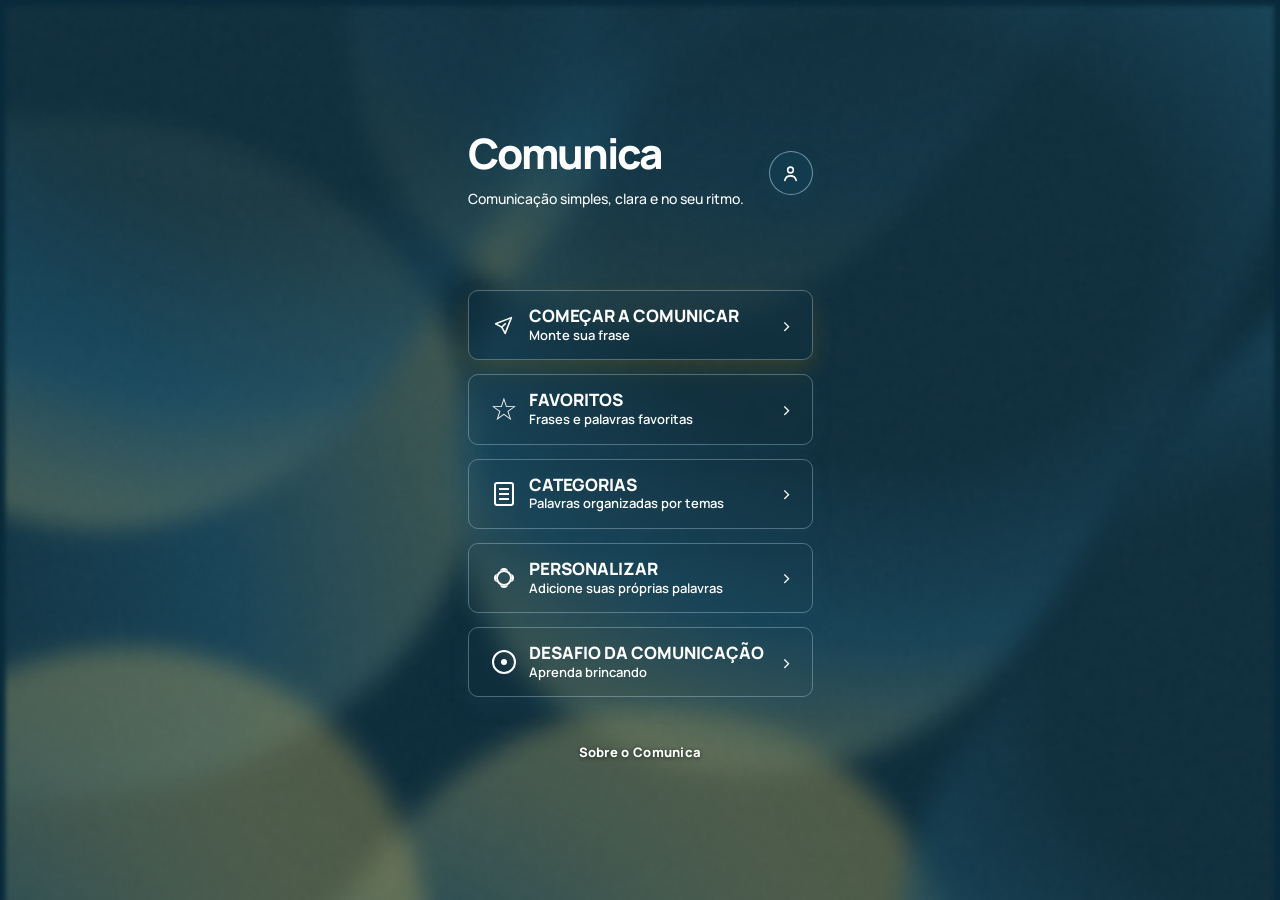
==== index.html @ 5f48a9e6 "Novo layout" ====
<!DOCTYPE html>
<html lang="pt-BR">
<head>
<meta charset="UTF-8">
<meta name="viewport" content="width=device-width, initial-scale=1.0, maximum-scale=1.0, user-scalable=no">


<title>Comunica</title>

<style>
@import url('https://fonts.googleapis.com/css2?family=Manrope:wght@400;500;600;700;800&display=swap');

:root {
  --sky-top: #d4eafb;
  --sky-bottom: #f7fbff;
  --yellow: #dca707;
  --yellow-dark: #ae8100;
  --navy: #092B3B;
  --navy-soft: #ffffff;
  --card: #123b4d;
  --card-border: rgba(212, 234, 251, 0.32);
  --green: #1c5873;
  --red: #1c5873;
  --white: #ffffff;
  --radius: 10px;
  --font: 'Manrope', sans-serif;
  --font-title: 'Manrope', sans-serif;
}

* {
  box-sizing: border-box;
  margin: 0;
  padding: 0;
}

html,
body {
   width: 100%;
    min-height: 100%;
    margin: 0;
    padding: 0;
    background-color: #092B3B;
    color: var(--white);
}
#app {
    width: 100%;
    max-width: none;
    min-height: 100vh;
    border: none;
    outline: none;
    box-shadow: none;
}

body,.bg-outras{
    font-family: var(--font);
    background-image: url("../img/background.png");
    background-size: cover;
    background-position: top;
    background-repeat: no-repeat;
    background-attachment: fixed;
    
    color: var(--navy);
    min-height: 100vh;
    display: flex;
    justify-content: center;
    overflow-x: hidden;
}



#app,
.app {
  width: 100%;
  max-width: 900px;
  min-height: 100vh;
  position: relative;
  display: flex;
  flex-direction: column;
  padding: clamp(12px, 3vw, 32px);
}
.topbar{
  display: flex;
  gap: 0.5rem;
}

.topbar,
.app-header {
  width: 100%;
  display: flex;
  align-items: center;
  justify-content: space-between;
  padding: 8px 0 14px;
}

.topbar-title {
  font-family: var(--font-title);
  font-size: 18px;
  font-weight: 800;
  color: var(--white);
  text-shadow: 0 1px 3px rgba(0, 0, 0, 0.5);
  text-align: center;
}

.icon-btn,
.profile-btn {
  width: 44px;
  height: 44px;
  border: none;
  border-radius: 50%;
  background: rgba(255, 255, 255, 0.9);
  display: flex;
  align-items: center;
  justify-content: center;
  font-size: 20px;
  cursor: pointer;
  color: var(--navy);
  box-shadow: 0 4px 8px rgba(23, 58, 94, 0.15);
  backdrop-filter: blur(5px);
  transition: transform 0.15s ease, background 0.15s ease;
}

.icon-btn:hover,
.profile-btn:hover {
  transform: scale(1.05);
}

.icon-btn:active,
.profile-btn:active {
  transform: scale(0.94);
}


.home-hero {
  width: 100%;
  display: flex;
  justify-content: center;
  margin-top: 8px;
  margin-bottom: 12px;
}


.hero-cover-img {
  width: 100%;
  max-width: 430px;
  height: auto;
  display: block;
  border-radius: 18px;
  object-fit: contain;
}

.menu {
  margin-top: 10px;
  display: flex;
  flex-direction: column;
  gap: 10px;
  width: 100%;
}

.home-screen {
  
  display: grid;
  justify-content: center;
  text-align: left;
  gap:2rem
}

.brand-intro {
  margin: 12px 0 26px;
}

.brand-intro h1 {
  margin: 0;
  color: var(--white);
  font-family: var(--font-title);
  font-size: clamp(30px, 7vw, 42px);
  font-weight: 800;
  letter-spacing: -0.045em;
}

.brand-intro p {
  margin: 7px 0 0;
  color: var(--white);
  font-size: 14px;
  font-weight: 500;
}

.menu-btn.primary,
.card.yellow,
.action-btn.primary {
  background: transparent;
  border-color: var(--card-border);
}

.menu-btn,
.card,
.word-card,
.phrase-card,
.profile-card,
.history-card {
  box-shadow: 0 4px 14px rgba(28, 88, 115, 0.09);
}

.topbar-title {
  color: var(--white);
  text-shadow: none;
}

.menu-btn,
.card {
  width: 100%;
  display: flex;
  align-items: center;
  gap: 10px;

  border: 1.5px solid var(--card-border);
  border-radius: var(--radius);
  padding: 10px 14px;
  cursor: pointer;
  text-align: left;
  text-decoration: none;
  color: inherit;
 
  font-family: var(--font);
  backdrop-filter: blur(6px);
  transition: transform 0.1s ease, border-color 0.15s ease;
}

.menu-btn:hover,
.card:hover {
  transform: translateY(-2px);
}

.menu-btn:active,
.card:active {
  transform: scale(0.98);
}



.menu-emoji,
.card-icon {
  width: 32px;
  display: flex;
  align-items: center;
  justify-content: center;
  font-size: 24px;
  text-align: center;
}

.line-menu-icon {
  position: relative;
  width: 30px;
  height: 30px;
  flex: 0 0 30px;
}

.line-menu-icon::before,
.line-menu-icon::after {
  position: absolute;
  box-sizing: border-box;
  content: '';
}

.icon-message::before { inset: 4px 3px 7px; border: 2px solid var(--white); border-radius: 7px; }
.icon-message::after { bottom: 4px; left: 8px; width: 7px; height: 7px; border-bottom: 2px solid var(--white); border-left: 2px solid var(--white); transform: rotate(-45deg); }
.icon-favorite::before { inset: 0; color: var(--white); font-size: 31px; line-height: 28px; text-align: center; content: '☆'; }
.icon-library::before { top: 3px; left: 5px; width: 20px; height: 24px; border: 2px solid var(--white); border-radius: 3px; }
.icon-library::after { top: 9px; left: 10px; width: 10px; height: 2px; background: var(--white); box-shadow: 0 5px 0 var(--white), 0 10px 0 var(--white); }
.icon-settings::before { top: 7px; left: 7px; width: 16px; height: 16px; border: 2px solid var(--white); border-radius: 50%; box-shadow: 0 -6px 0 -4px var(--white), 0 6px 0 -4px var(--white), 6px 0 0 -4px var(--white), -6px 0 0 -4px var(--white); }
.icon-challenge::before { inset: 3px; border: 2px solid var(--white); border-radius: 50%; }
.icon-challenge::after { top: 12px; left: 12px; width: 6px; height: 6px; background: var(--white); border-radius: 50%; }

.profile-outline { position: relative; display: block; width: 20px; height: 20px; border: 2px solid var(--white); border-radius: 50%; }
.profile-outline::before, .profile-outline::after { position: absolute; left: 50%; box-sizing: border-box; content: ''; transform: translateX(-50%); }
.profile-outline::before { top: 3px; width: 6px; height: 6px; border: 1.5px solid var(--white); border-radius: 50%; }
.profile-outline::after { bottom: 2px; width: 11px; height: 6px; border: 1.5px solid var(--white); border-radius: 7px 7px 3px 3px; }

.app-line-icon {
  width: 21px;
  height: 21px;
  fill: none;
  stroke: var(--white);
  stroke-linecap: round;
  stroke-linejoin: round;
  stroke-width: 1.8;
}

.menu-text,
.card-text {
  flex: 1;
}

.menu-title,
.card-text h3 {
  font-family: var(--font-title);
  font-size: 14px;
  line-height: 1.1;
  color: var(--white);
  font-weight: 800;
  margin: 0 0 2px;
}

.menu-sub,
.card-text p {
  font-size: 11px;
  line-height: 1.2;
  color: var(--navy-soft);
  font-weight: 600;
  margin: 0;
}

.menu-arrow,
.chevron {
  font-size: 20px;
  color: var(--navy-soft);
  margin-left: 6px;
}

.about-link {
  text-align: center;
  margin-top: 14px;
  font-size: 13px;
  font-weight: 800;
  color: #ffffff;
  cursor: pointer;
  text-decoration: none;
  letter-spacing: 0.3px;
  text-shadow: 0 1px 4px rgba(0, 0, 0, 0.6);
}

.about-link:hover {
  text-decoration: underline;
}



.screen {
  width: 100%;
  padding: 4px 0 18px;
  flex: 1;
  display: flex;
  flex-direction: column;
}

.section-label {
  font-family: var(--font-title);
  font-size: 14px;
  font-weight: 800;
  color: var(--white);
  margin: 4px 0 10px;
  text-shadow: 0 1px 2px rgba(255, 255, 255, 0.6);
}



.phrase-bar {
  width: 100%;
  background: #ffffff;
  border: 2px solid var(--card-border);
  border-radius: 16px;
  min-height: 60px;
  height: auto;
  padding: 8px 14px;
  display: flex;
  flex-wrap: wrap;
  gap: 8px;
  align-items: center;
  align-content: center;
  font-weight: 700;
  font-size: 17px;
  margin-bottom: 16px;
  box-shadow: 0 3px 8px rgba(23, 58, 94, 0.08);
}

.phrase-chip {
 
 
  display: inline-flex;
  align-items: center;
  justify-content: center;
  gap: 5px;
  line-height: 1;
  font-weight: 800;
  white-space: nowrap;

}
.phrase-chip span{
  color: #092B3B;
}

.phrase-placeholder {
  color: #123b4d6c;
  font-weight: 600;
  font-size: 15px;
  line-height: 1.3;
}


.layer-label {
  text-align: center;
  font-family: var(--font-title);
  font-weight: 800;
  font-size: 13px;
  color: #ffffff;
  text-shadow: 0 1px 3px rgba(0, 0, 0, 0.5);
  margin-bottom: 14px;
  letter-spacing: 0.5px;
}

.carousel-wrap {
  position: relative;
  display: flex;
  align-items: center;
  justify-content: center;
  gap: 8px;
  margin-bottom: 18px;
  min-height: 190px;
}

.carousel-track {
  display: flex;
  align-items: center;
  justify-content: center;
  gap: 10px;
  width: 100%;
  overflow: visible;
}

.carousel-arrow {
  width: 40px;
  height: 40px;
  flex: 0 0 auto;
  border: 1px solid #dca707;
  border-radius: 50%;
  background: transparent;
  color: white;
  font-size: 24px;
  font-weight: 800;
  cursor: pointer;
  box-shadow: 0 3px 8px rgba(23, 58, 94, 0.18);
  transition: transform 0.1s ease;
}

.carousel-arrow:active {
  transform: scale(0.9);
}

.carousel-arrow:disabled {
  opacity: 0.35;
  cursor: default;
}

.carousel-card {
  flex: 0 0 auto;
  background: var(--card);
  border: 2px solid var(--card-border);
  border-radius: 18px;
  display: flex;
  flex-direction: column;
  align-items: center;
  justify-content: center;
  gap: 6px;
  cursor: pointer;
  transition:
    transform 0.18s ease,
    opacity 0.18s ease,
    border-color 0.18s ease,
    box-shadow 0.18s ease;
  backdrop-filter: blur(4px);
  user-select: none;
}

.carousel-card.side {
  width: 78px;
  height: 110px;
  opacity: 0.55;
  transform: scale(0.82);
}

.carousel-card.side .emoji {
  font-size: 26px;
}

.carousel-card.side .label {
  font-size: 11px;
}

.carousel-card.center {
  width: 120px;
  height: 150px;
  opacity: 1;
  transform: scale(1);
  border-color: var(--yellow-dark);
  background: var(--yellow);
  box-shadow: 0 6px 16px rgba(23, 58, 94, 0.25);
}

.carousel-card.center .emoji {
  font-size: 42px;
}

.carousel-card.center .label {
  font-size: 15px;
}

.carousel-card .emoji {
  line-height: 1;
}

.carousel-card .label {
  font-family: var(--font-title);
  font-weight: 800;
  text-align: center;
  color: var(--white);
  padding: 0 4px;
}

.carousel-card:hover {
  transform: scale(0.9);
}

.carousel-card.center:hover {
  transform: scale(1.04);
}

.carousel-card.empty {
  visibility: hidden;
}


.confirm-btn {
  width: 100%;
  background: var(--yellow);
  color: #ffffff;
  border: none;
  border-radius: 16px;
  padding: 14px;
  font-family: var(--font);
  font-weight: 800;
  font-size: 16px;
  cursor: pointer;
  margin-bottom: 10px;
 border: 1px solid #ae8100;
  transition: transform 0.1s ease, opacity 0.15s ease;
}

.confirm-btn:active {
  transform: scale(0.98);
}

.confirm-btn:disabled {
  opacity: 0.45;
  cursor: not-allowed;
}


.action-row {
  width: 100%;
  display: flex;
  gap: 10px;
  margin-bottom: 16px;
 
}

.action-row button {
  flex: 1;
  border:1px solid var(--card-border);
  background: transparent;
  color: white;
  border-radius: 12px;
  padding: 10px 6px;
  font-family: var(--font);
  font-weight: 800;
  font-size: 13px;
  cursor: pointer;
  transition: transform 0.1s ease;
}

.action-row button:active {
  transform: scale(0.96);
}



.word-card {
  position: relative;
}

.favorite-toggle {
  position: absolute;
  top: 6px;
  right: 6px;
  border: 0;
  background: transparent;
  color: var(--navy);
  font-size: 18px;
  line-height: 1;
  padding: 2px;
  cursor: pointer;
}

.favorite-toggle.is-favorite {
  color: var(--yellow-dark);
}

.speak-btn {
  width: 100%;
  display: flex;
  align-items: center;
  justify-content: center;
  gap: 8px;
  background: var(--navy);
  color: #ffffff;
  border: none;
  border-radius: 16px;
  padding: 14px;
  font-family: var(--font);
  font-weight: 800;
  font-size: 17px;
  cursor: pointer;
  margin-bottom: 14px;
  box-shadow: 0 4px 10px rgba(76, 175, 125, 0.35);
  transition: transform 0.1s ease, opacity 0.15s ease;
}

.speak-btn:active {
  transform: scale(0.98);
}

.speak-btn:disabled {
  opacity: 0.5;
  cursor: not-allowed;
}

.hint {
  text-align: center;
  font-size: 12px;
  font-weight: 700;
  color: #ffffff;
  text-shadow: 0 1px 3px rgba(0, 0, 0, 0.5);
  margin-top: auto;
  padding-top: 10px;
}



.back-link {
  display: inline-flex;
  align-items: center;
  gap: 6px;
  font-weight: 800;
  color: #ffffff;
  margin-bottom: 6px;
  cursor: pointer;
  font-size: 14px;
  width: max-content;
  padding: 5px;
  border-radius: 20px;
  text-shadow: 0 1px 3px rgba(0, 0, 0, 0.5);
}

.back-link:hover {
  text-decoration: underline;
}

.cat-grid {
  width: 100%;
  display: grid;
  grid-template-columns: repeat(2, 1fr);
  gap: 12px;
}

.cat-card {
  background: transparent;
  border: 2px solid var(--card-border);
  border-radius: 18px;
  padding: 16px 10px;
  text-align: center;
  cursor: pointer;
  box-shadow: 0 3px 8px rgba(23, 58, 94, 0.1);
  backdrop-filter: blur(4px);
  transition: transform 0.1s ease;
}

.cat-card:hover {
  transform: translateY(-2px);
}

.cat-card:active {
  transform: scale(0.97);
}

.cat-card .emoji {
  font-size: 34px;
  display: block;
  margin-bottom: 6px;
}

.cat-card .label {
  font-family: var(--font-title);
  font-weight: 800;
  font-size: 14px;
  color: var(--white);
}

.cat-card .count {
  font-size: 11.5px;
  color: var(--navy-soft);
  font-weight: 600;
}



.word-grid {
  width: 100%;
  display: grid;
  grid-template-columns: repeat(3, 1fr);
  gap: 10px;
  margin-bottom: 10px;
}

.word-card {
  min-height: 150px;
  background: var(--card);
  border: 2px solid var(--card-border);
  border-radius: 16px;
  padding: 12px 6px;
  display: flex;
  flex-direction: column;
  align-items: center;
  justify-content: center;
  gap: 7px;
  cursor: pointer;
  font-family: var(--font);
  box-shadow: 0 3px 8px rgba(23, 58, 94, 0.1);
  backdrop-filter: blur(4px);
  transition:
    transform 0.1s ease,
    background 0.1s ease;
}

.word-card:hover {
  transform: translateY(-2px);
}

.word-card:active {
  transform: scale(0.95);
}

.word-card .emoji {
  font-size: 30px;
  line-height: 1;
}

.word-card .label {
  font-family: var(--font-title);
  font-weight: 800;
  font-size: 14px;
  text-align: center;
  color: var(--white);
}

.word-card .description {
  font-size: 10px;
  color: var(--navy-soft);
  text-align: center;
  line-height: 1.15;
  padding: 0 4px;
}

.word-card.selected {
  background: var(--yellow);
  border-color: var(--yellow-dark);
}

.word-card::after {
  content: '☆';
  font-size: 18px;
  color: var(--navy);
  margin-top: 2px;
}



.fav-item {
  width: 100%;
  background: var(--card);
  border: 2px solid var(--card-border);
  border-radius: 16px;
  padding: 12px 14px;
  margin-bottom: 10px;
  display: flex;
  align-items: center;
  gap: 10px;
  backdrop-filter: blur(4px);
}

.fav-item .txt {
  flex: 1;
  font-weight: 700;
  color: var(--white);
}

.fav-item button {
  background: var(--yellow);
  border: none;
  border-radius: 10px;
  padding: 8px 10px;
  font-weight: 800;
  cursor: pointer;
  color: var(--navy);
}

.fav-remove {
  background: none !important;
  color: var(--red) !important;
  font-size: 16px;
}

.empty-state {
  text-align: center;
  color: #ffffff;
  font-weight: 700;
  padding: 40px 20px;
  text-shadow: 0 1px 3px rgba(0, 0, 0, 0.5);
}



.form-block {
  width: 100%;
  background: var(--card);
  border: 2px solid var(--card-border);
  border-radius: 18px;
  padding: 16px;
  margin-bottom: 16px;
  backdrop-filter: blur(4px);
}

.form-block h3 {
  margin: 0 0 10px;
  font-family: var(--font-title);
  font-size: 15px;
  font-weight: 800;
  color: var(--white);
}

.form-row {
  width: 100%;
  display: flex;
  gap: 8px;
  margin-bottom: 10px;
}

.form-row input,
.form-row select {
  min-width: 0;
  flex: 1;
  border: 2px solid var(--card-border);
  border-radius: 10px;
  padding: 10px;
  font-family: var(--font);
  font-weight: 600;
  font-size: 14px;
  color: var(--white);
  background: #ffffff;
}

.form-row input:focus,
.form-row select:focus {
  outline: none;
  border-color: var(--yellow-dark);
}

.emoji-row {
  display: flex;
  flex-wrap: wrap;
  gap: 6px;
  margin-bottom: 10px;
}

.emoji-pick {
  font-size: 22px;
  background: #ffffff;
  border: 2px solid var(--card-border);
  border-radius: 10px;
  padding: 6px 8px;
  cursor: pointer;
  transition: transform 0.1s ease;
}

.emoji-pick:hover {
  transform: scale(1.05);
}

.emoji-pick.chosen {
  border-color: var(--yellow-dark);
  background: var(--sky-top);
}

.submit-btn {
  width: 100%;
  background: var(--navy);
  color: #ffffff;
  border: none;
  border-radius: 12px;
  padding: 12px;
  font-family: var(--font);
  font-weight: 800;
  cursor: pointer;
  transition: transform 0.1s ease;
}

.submit-btn:active {
  transform: scale(0.98);
}

.custom-list {
  display: flex;
  flex-wrap: wrap;
  gap: 8px;
  margin-top: 8px;
}

.custom-chip {
  background: #ffffff;
  border: 1.5px solid var(--card-border);
  border-radius: 20px;
  padding: 6px 12px;
  font-size: 13px;
  font-weight: 700;
  display: flex;
  align-items: center;
  gap: 6px;
}

.custom-chip span.x {
  color: var(--red);
  cursor: pointer;
  font-weight: 800;
}



.challenge-card {
  width: 100%;
  background: var(--card);
  border: 2px solid var(--card-border);
  border-radius: 18px;
  padding: 20px;
  text-align: center;
  margin-bottom: 16px;
  backdrop-filter: blur(4px);
}

.challenge-card .emoji {
  font-size: 44px;
  line-height: 1;
}

.challenge-card p {
  font-weight: 700;
  font-size: 16px;
  color:white;
  margin-bottom: 0;
}

.stars {
  text-align: center;
  font-family: var(--font-title);
  font-weight: 800;
  font-size: 18px;
  margin-bottom: 10px;
  color: var(--yellow);
  text-shadow: 0 1px 3px rgba(0, 0, 0, 0.5);
}



.info-block {
  width: 100%;
  background: var(--card);
  border: 2px solid var(--card-border);
  border-radius: 18px;
  padding: 16px;
  margin-bottom: 12px;
  font-weight: 600;
  line-height: 1.5;
  font-size: 14px;
  color: var(--navy);
  backdrop-filter: blur(4px);
}

.profile-stat {
  display: flex;
  justify-content: space-between;
  align-items: center;
  padding: 10px 0;
  border-bottom: 1px solid var(--card-border);
  font-weight: 700;
  color: var(--white);
}


.toast {
  position: fixed;
  bottom: 24px;
  left: 50%;
  transform: translateX(-50%);
  background: var(--navy);
  color: #ffffff;
  padding: 12px 20px;
  border-radius: 14px;
  font-weight: 700;
  box-shadow: 0 6px 16px rgba(0, 0, 0, 0.25);
  z-index: 50;
  opacity: 0;
  transition: opacity 0.25s ease;
  max-width: 90%;
  text-align: center;
  pointer-events: none;
}

.toast.show {
  opacity: 1;
}


@media (max-width: 420px) {

  #app,
  .app {
    padding: 12px;
  }

  .word-grid {
    grid-template-columns: repeat(3, 1fr);
    gap: 8px;
  }

  .word-card {
    min-height: 140px;
    padding: 10px 4px;
  }

  .word-card .emoji {
    font-size: 27px;
  }

  .word-card .label {
    font-size: 12px;
  }

  .word-card .description {
    font-size: 9px;
  }

  .action-row {
    gap: 7px;
  }

  .action-row button {
    font-size: 12px;
    padding: 10px 4px;
  }

  .carousel-card.center {
    width: 108px;
    height: 138px;
  }

  .carousel-card.center .emoji {
    font-size: 36px;
  }

  .carousel-card.side {
    width: 68px;
    height: 98px;
  }

  .carousel-card.side .emoji {
    font-size: 23px;
  }

  .carousel-card.side .label {
    font-size: 10px;
  }

  .carousel-arrow {
    width: 36px;
    height: 36px;
  }
}

@media (max-width: 350px) {

  .word-card {
    min-height: 130px;
  }

  .word-card .emoji {
    font-size: 25px;
  }

  .word-card .label {
    font-size: 11px;
  }

  .phrase-bar {
    min-height: 56px;
    padding: 7px 10px;
  }

  .carousel-card.center {
    width: 96px;
    height: 128px;
  }

  .carousel-card.side {
    width: 60px;
    height: 90px;
  }

  .carousel-track {
    gap: 5px;
  }

  .carousel-wrap {
    gap: 4px;
  }
}



@media (min-width: 600px) {
  .home-screen {
    padding-top: clamp(48px, 8vh, 100px);
  }

  .topbar-title {
    font-size: 22px;
  }

  .menu {
    max-width: 760px;
    margin-left: auto;
    margin-right: auto;
    gap: 14px;
  }

  .menu-btn {
    padding: 16px 20px;
  }

  .menu-title {
    font-size: 17px;
  }

  .menu-sub {
    font-size: 13px;
  }

  .cat-grid {
    grid-template-columns: repeat(3, 1fr);
    gap: 16px;
  }

  .word-grid {
    grid-template-columns: repeat(4, 1fr);
    gap: 14px;
  }

  .word-card {
    min-height: 160px;
  }

  .screen {
    max-width: 820px;
    width: 100%;
    margin-left: auto;
    margin-right: auto;
  }
}

@media (min-width: 900px) {
  .word-grid {
    grid-template-columns: repeat(5, 1fr);
  }
}

/* Acabamento da identidade: fundo azul-claro, superfícies brancas e relevo suave. */
.icon-btn,
.profile-btn,
.menu-btn,
.card,
.word-card,
.phrase-card,
.category-card,
.profile-card,
.history-card,
.action-btn {
  box-shadow: 0 8px 20px rgba(28, 88, 115, 0.16);
}

.menu-btn.primary,
.card.yellow,
.action-btn.primary {
  color: var(--white);
  box-shadow: 0 10px 22px rgba(174, 129, 0, 0.22);
}



#app input,
#app select,
#app textarea,
#app .word-card,
#app .phrase-card,
#app .category-card,
#app .profile-card,
#app .history-card {
  background: #123b4d;
  border-color: rgba(212, 234, 251, 0.32);
}

#app .icon-btn,
#app .profile-btn {
  background: #123b4d;
  border: 1px solid rgba(212, 234, 251, 0.5);
}

#app :is(button, [role="button"], input, select, textarea):focus-visible {
  outline: 3px solid var(--yellow);
  outline-offset: 3px;
}


/* ===== Layout Infantil ===== */
/* Ativado quando STATE.data.profile.layout === 'infantil'
   (automaticamente ao salvar idade de 0 a 14 anos, ou
   manualmente pelo botão na página de perfil). Deixa a
   interface maior, mais colorida e mais arredondada. */

body.layout-infantil {
  --radius: 22px;
  --yellow: #ffb703;
  --yellow-dark: #d98c00;
  --card: #1f5c78;
}

body.layout-infantil .menu-btn,
body.layout-infantil .card,
body.layout-infantil .word-card,
body.layout-infantil .cat-card,
body.layout-infantil .form-block,
body.layout-infantil .info-block,
body.layout-infantil .challenge-card,
body.layout-infantil .fav-item {
  border-width: 3px;
  border-radius: 22px;
}

body.layout-infantil .topbar-title {
  font-size: 21px;
}

body.layout-infantil .icon-btn,
body.layout-infantil .profile-btn {
  width: 52px;
  height: 52px;
  font-size: 24px;
}

body.layout-infantil .menu-title,
body.layout-infantil .card-text h3 {
  font-size: 16px;
}

body.layout-infantil .menu-sub,
body.layout-infantil .card-text p {
  font-size: 12.5px;
}

body.layout-infantil .word-card .emoji,
body.layout-infantil .cat-card .emoji {
  font-size: 40px;
}

body.layout-infantil .word-card .label,
body.layout-infantil .cat-card .label {
  font-size: 16px;
}

body.layout-infantil .carousel-card.center .emoji {
  font-size: 54px;
}

body.layout-infantil .carousel-card.center .label {
  font-size: 17px;
}

body.layout-infantil .carousel-card.side .emoji {
  font-size: 32px;
}

body.layout-infantil .challenge-card .emoji {
  font-size: 54px;
}

body.layout-infantil .speak-btn,
body.layout-infantil .submit-btn,
body.layout-infantil .confirm-btn {
  border-radius: 24px;
  font-size: 19px;
  padding: 16px;
}

body.layout-infantil .action-row button {
  border-radius: 16px;
  font-size: 14px;
  padding: 12px 6px;
}

body.layout-infantil .stars {
  font-size: 21px;
}
</style>
</head>

<body>

<div id="app"></div>
<div id="toast" class="toast"></div>

<script>


const DEFAULT_CATEGORIES = [
  { id: 'pessoas', label: 'Pessoas', emoji: '', custom: false },
  { id: 'necessidades', label: 'Necessidades', emoji: '', custom: false },
  { id: 'sentimentos', label: 'Sentimentos', emoji: '', custom: false },
  { id: 'atividades', label: 'Atividades', emoji: '', custom: false },
  { id: 'lugares', label: 'Lugares', emoji: '', custom: false },
  { id: 'acoes', label: 'Ações', emoji: '', custom: false }
];

const DEFAULT_WORDS = [

  /* Pessoas */
  {
    id: 'eu',
    label: 'Eu',
    emoji: '',
    description: 'Quem está falando',
    cat: 'pessoas'
  },

  {
    id: 'voce',
    label: 'Você',
    emoji: '',
    description: 'A pessoa com quem falo',
    cat: 'pessoas'
  },

  {
    id: 'mae',
    label: 'Mãe',
    emoji: '',
    description: 'Minha mãe',
    cat: 'pessoas'
  },

  {
    id: 'pai',
    label: 'Pai',
    emoji: '',
    description: 'Meu pai',
    cat: 'pessoas'
  },

  {
    id: 'professor',
    label: 'Professor',
    emoji: '',
    description: 'Meu professor',
    cat: 'pessoas'
  },

  {
    id: 'amigo',
    label: 'Amigo',
    emoji: '',
    description: 'Meu amigo',
    cat: 'pessoas'
  },

  /* Ações */
  {
    id: 'quero',
    label: 'Quero',
    emoji: '',
    description: 'Eu desejo algo',
    cat: 'acoes'
  },

  {
    id: 'preciso',
    label: 'Preciso',
    emoji: '',
    description: 'Eu preciso de algo',
    cat: 'acoes'
  },

  {
    id: 'estou',
    label: 'Estou',
    emoji: '',
    description: 'Como eu estou',
    cat: 'acoes'
  },

  {
    id: 'gosto',
    label: 'Gosto',
    emoji: '',
    description: 'Eu gosto de algo',
    cat: 'acoes'
  },

  {
    id: 'vou',
    label: 'Vou',
    emoji: '',
    description: 'Eu vou para algum lugar',
    cat: 'acoes'
  },


  {
    id: 'agua',
    label: 'Água',
    emoji: '',
    description: 'Quero beber',
    cat: 'necessidades'
  },

  {
    id: 'comida',
    label: 'Comida',
    emoji: '',
    description: 'Quero comer',
    cat: 'necessidades'
  },

  {
    id: 'banheiro',
    label: 'Banheiro',
    emoji: '',
    description: 'Preciso ir ao banheiro',
    cat: 'necessidades'
  },

  {
    id: 'dormir',
    label: 'Dormir',
    emoji: '',
    description: 'Quero dormir',
    cat: 'necessidades'
  },

  {
    id: 'descansar',
    label: 'Descansar',
    emoji: '',
    description: 'Quero descansar',
    cat: 'necessidades'
  },

  {
    id: 'ajuda',
    label: 'Ajuda',
    emoji: '',
    description: 'Preciso de ajuda',
    cat: 'necessidades'
  },

 
  {
    id: 'feliz',
    label: 'Feliz',
    emoji: '',
    description: 'Estou feliz',
    cat: 'sentimentos'
  },

  {
    id: 'triste',
    label: 'Triste',
    emoji: '',
    description: 'Estou triste',
    cat: 'sentimentos'
  },

  {
    id: 'cansado',
    label: 'Cansado',
    emoji: '',
    description: 'Estou cansado',
    cat: 'sentimentos'
  },

  {
    id: 'commedo',
    label: 'Com medo',
    emoji: '',
    description: 'Estou com medo',
    cat: 'sentimentos'
  },

  {
    id: 'comdor',
    label: 'Com dor',
    emoji: '',
    description: 'Estou com dor',
    cat: 'sentimentos'
  },

  {
    id: 'bem',
    label: 'Bem',
    emoji: '',
    description: 'Estou bem',
    cat: 'sentimentos'
  },

  
  {
    id: 'brincar',
    label: 'Brincar',
    emoji: '',
    description: 'Quero brincar',
    cat: 'atividades'
  },

  {
    id: 'jogar',
    label: 'Jogar',
    emoji: '',
    description: 'Quero jogar',
    cat: 'atividades'
  },

  {
    id: 'assistir',
    label: 'Assistir',
    emoji: '',
    description: 'Quero assistir',
    cat: 'atividades'
  },

  {
    id: 'desenhar',
    label: 'Desenhar',
    emoji: '',
    description: 'Quero desenhar',
    cat: 'atividades'
  },

  {
    id: 'passear',
    label: 'Passear',
    emoji: '',
    description: 'Quero passear',
    cat: 'atividades'
  },

  {
    id: 'musica',
    label: 'Música',
    emoji: '',
    description: 'Quero ouvir música',
    cat: 'atividades'
  },

  
  {
    id: 'casa',
    label: 'Casa',
    emoji: '',
    description: 'Minha casa',
    cat: 'lugares'
  },

  {
    id: 'escola',
    label: 'Escola',
    emoji: '',
    description: 'Minha escola',
    cat: 'lugares'
  },

  {
    id: 'quarto',
    label: 'Quarto',
    emoji: '',
    description: 'Meu quarto',
    cat: 'lugares'
  },

  {
    id: 'hospital',
    label: 'Hospital',
    emoji: '',
    description: 'Preciso ir ao hospital',
    cat: 'lugares'
  },

  {
    id: 'sair',
    label: 'Sair',
    emoji: '',
    description: 'Quero sair',
    cat: 'lugares'
  }
];



const SUGGESTIONS = {

  __start__: [
    'eu',
    'voce',
    'mae',
    'pai',
    'professor',
    'amigo'
  ],

  eu: [
    'quero',
    'preciso',
    'estou',
    'gosto',
    'vou'
  ],

  voce: [
    'quero',
    'preciso',
    'estou',
    'gosto',
    'vou'
  ],

  mae: [
    'quero',
    'preciso',
    'estou',
    'gosto',
    'vou'
  ],

  pai: [
    'quero',
    'preciso',
    'estou',
    'gosto',
    'vou'
  ],

  professor: [
    'quero',
    'preciso',
    'estou',
    'gosto',
    'vou'
  ],

  amigo: [
    'quero',
    'preciso',
    'estou',
    'gosto',
    'vou'
  ],

  quero: [
    'agua',
    'comida',
    'brincar',
    'jogar',
    'assistir',
    'desenhar',
    'passear',
    'musica',
    'dormir',
    'sair',
    'casa'
  ],

  preciso: [
    'agua',
    'comida',
    'banheiro',
    'dormir',
    'descansar',
    'ajuda',
    'hospital'
  ],

  estou: [
    'feliz',
    'triste',
    'cansado',
    'comdor',
    'commedo',
    'bem'
  ],

  gosto: [
    'brincar',
    'jogar',
    'desenhar',
    'assistir',
    'passear',
    'musica'
  ],

  vou: [
    'casa',
    'escola',
    'passear',
    'dormir',
    'banheiro',
    'hospital'
  ],

  agua: [
    'quero',
    'gosto',
    'preciso'
  ],

  comida: [
    'quero',
    'gosto',
    'preciso'
  ],

  banheiro: [
    'preciso',
    'quero'
  ],

  dormir: [
    'quero',
    'preciso',
    'estou'
  ],

  descansar: [
    'quero',
    'preciso',
    'estou'
  ],

  ajuda: [
    'preciso',
    'quero'
  ],

  feliz: [
    'eu',
    'gosto',
    'quero'
  ],

  triste: [
    'eu',
    'preciso',
    'quero'
  ],

  cansado: [
    'eu',
    'quero',
    'preciso'
  ],

  commedo: [
    'eu',
    'preciso',
    'ajuda'
  ],

  comdor: [
    'eu',
    'preciso',
    'ajuda'
  ],

  bem: [
    'eu',
    'gosto',
    'quero'
  ],

  brincar: [
    'eu',
    'quero',
    'gosto'
  ],

  jogar: [
    'eu',
    'quero',
    'gosto'
  ],

  assistir: [
    'eu',
    'quero',
    'gosto'
  ],

  desenhar: [
    'eu',
    'quero',
    'gosto'
  ],

  passear: [
    'eu',
    'quero',
    'vou'
  ],

  musica: [
    'eu',
    'quero',
    'gosto'
  ],

  casa: [
    'eu',
    'vou',
    'quero'
  ],

  escola: [
    'eu',
    'vou',
    'quero'
  ],

  quarto: [
    'eu',
    'vou',
    'quero'
  ],

  hospital: [
    'eu',
    'vou',
    'preciso'
  ],

  sair: [
    'eu',
    'quero',
    'vou'
  ]
};



const CHALLENGES = [

  {
    emoji: '',
    prompt: 'Você está com sede. O que você quer dizer?',
    target: ['eu', 'quero', 'agua']
  },

  {
    emoji: '',
    prompt: 'Você está com fome.',
    target: ['eu', 'quero', 'comida']
  },

  {
    emoji: '',
    prompt: 'Você está cansado e quer descansar.',
    target: ['eu', 'estou', 'cansado']
  },

  {
    emoji: '',
    prompt: 'Você precisa ir ao banheiro.',
    target: ['eu', 'preciso', 'banheiro']
  },

  {
    emoji: '',
    prompt: 'Você quer se divertir um pouco.',
    target: ['eu', 'quero', 'brincar']
  }
];



let STATE = {

  screen: 'home',

  phrase: [],

  categoryOpen: null,

  challenge: null,

  toastTimer: null,

  
  options: [],

  carouselIndex: 0,

  layoutPromptVisible: false,

  data: {

    favWords: [],

    favPhrases: [],

    customWords: [],

    customCategories: [],

    profile: {
      name: '',
      stars: 0,
      age: null,
      layout: 'neutro'
    }

  }

};

const STORAGE_KEY = 'comunica:data';



function allCategories() {

  return DEFAULT_CATEGORIES.concat(
    STATE.data.customCategories
  );

}

function allWords() {

  return DEFAULT_WORDS.concat(
    STATE.data.customWords
  );

}

function wordById(id) {

  return allWords().find(
    word => word.id === id
  );

}



function loadData() {

  try {

    const raw = localStorage.getItem(STORAGE_KEY);

    if (raw) {

      const parsed = JSON.parse(raw);

      STATE.data = {

        ...STATE.data,

        ...parsed,

        profile: {
          ...STATE.data.profile,
          ...(parsed.profile || {})
        }

      };

    }

  } catch (error) {

    console.error(
      'Erro ao carregar os dados:',
      error
    );

  }

  loadLayer();

  render();

}

function saveData() {

  try {

    localStorage.setItem(
      STORAGE_KEY,
      JSON.stringify(STATE.data)
    );

  } catch (error) {

    console.error(
      'Erro ao salvar os dados:',
      error
    );

  }

}



function showToast(message) {

  const toast = document.getElementById('toast');

  if (!toast) return;

  toast.textContent = message;

  toast.classList.add('show');

  clearTimeout(STATE.toastTimer);

  STATE.toastTimer = setTimeout(() => {

    toast.classList.remove('show');

  }, 1800);

}


function speak(text) {

  if (!('speechSynthesis' in window)) {

    showToast(
      'A voz não é suportada neste navegador.'
    );

    return;

  }

  if (!text) return;

  const utterance =
    new SpeechSynthesisUtterance(text);

  utterance.lang = 'pt-BR';

  const voices =
    window.speechSynthesis.getVoices();

  const ptVoice =
    voices.find(
      voice =>
        voice.lang &&
        voice.lang
          .toLowerCase()
          .startsWith('pt')
    );

  if (ptVoice) {

    utterance.voice = ptVoice;

  }

  window.speechSynthesis.cancel();

  window.speechSynthesis.speak(
    utterance
  );

}



function go(screen, extra = {}) {

  STATE.screen = screen;

  Object.assign(
    STATE,
    extra
  );

  if (screen !== 'challenge') {

    STATE.challenge = null;

  }

  if (screen !== 'profile') {

    STATE.layoutPromptVisible = false;

  }

  render();

  window.scrollTo(
    0,
    0
  );

}



function addWordToPhrase(word) {

  if (!word) return;

  STATE.phrase.push(word);

  loadLayer();

  render();

}

function eraseLast() {

  if (STATE.phrase.length === 0) {

    showToast('Não há palavras para apagar.');

    return;

  }

  speak('Apagar');

  STATE.phrase.pop();

  loadLayer();

  render();

}

function clearPhrase() {

  if (STATE.phrase.length > 0) {

    speak('Limpar frase');

  }

  STATE.phrase = [];

  loadLayer();

  render();

}

function currentPhraseText() {

  return STATE.phrase
    .map(word => word.label)
    .join(' ');

}



function favoritePhrase() {

  if (STATE.phrase.length === 0) {

    showToast(
      'Monte uma frase primeiro.'
    );

    return;

  }

  const text =
    currentPhraseText();

  if (
    !STATE.data.favPhrases.includes(text)
  ) {

    STATE.data.favPhrases.push(text);

    saveData();

    showToast(
      'Frase adicionada aos favoritos '
    );

  } else {

    showToast(
      'Essa frase já está nos favoritos.'
    );

  }

  render();

}



function currentLayerKey() {

  const last =
    STATE.phrase[
      STATE.phrase.length - 1
    ];

  return last
    ? last.id
    : '__start__';

}

function loadLayer() {

  const key =
    currentLayerKey();

  let suggestions =
    SUGGESTIONS[key] || [];

  

  const customWords =
    STATE.data.customWords
      .filter(word =>
        !suggestions.includes(word.id)
      )
      .map(word => word.id);

  const combined =
    suggestions.concat(customWords);

  STATE.options =
    combined.filter(
      id => wordById(id)
    );

  if (
    STATE.carouselIndex >=
    STATE.options.length
  ) {

    STATE.carouselIndex = 0;

  }

}

function moveCarousel(delta) {

  if (
    STATE.options.length === 0
  ) {

    return;

  }

  const total =
    STATE.options.length;

  STATE.carouselIndex =
    (
      STATE.carouselIndex +
      delta +
      total
    ) % total;

  render();

}

function confirmSelection() {

  if (
    STATE.options.length === 0
  ) {

    showToast(
      'Não há mais opções.'
    );

    return;

  }

  const id =
    STATE.options[
      STATE.carouselIndex
    ];

  const word =
    wordById(id);

  if (!word) return;

  STATE.phrase.push(word);

  if (STATE.phrase.length === 3) {
    setTimeout(() => {
      speak(currentPhraseText());
    }, 250);
  } else {
    speak(word.label);
  }

  STATE.carouselIndex = 0;

  loadLayer();

  render();

}

function speakPhrase() {

  const text =
    currentPhraseText();

  if (text) {

    speak(text);

  }

}



function isFavoriteWord(wordId) {
  return STATE.data.favWords.includes(wordId);
}

function toggleFavoriteWord(wordId) {
  const index = STATE.data.favWords.indexOf(wordId);

  if (index >= 0) {
    STATE.data.favWords.splice(index, 1);
    showToast('Palavra removida dos favoritos.');
  } else {
    STATE.data.favWords.push(wordId);
    showToast('Palavra adicionada aos favoritos ⭐');
  }

  saveData();
  render();
}

function wordCardHtml(word, selected = false) {
  const favorite = isFavoriteWord(word.id);

  return `
    <div class="word-card ${selected ? 'selected' : ''}" data-word="${word.id}">
      <button type="button" class="favorite-toggle ${favorite ? 'is-favorite' : ''}"
        data-fav-word="${word.id}"
        aria-label="${favorite ? 'Remover dos favoritos' : 'Adicionar aos favoritos'}"
        title="${favorite ? 'Remover dos favoritos' : 'Adicionar aos favoritos'}">
        ${favorite ? '★' : '☆'}
      </button>
      <div class="emoji">${word.emoji}</div>
      <div class="label">${word.label}</div>
      <div class="description">${word.description || 'Toque para adicionar'}</div>
    </div>
  `;
}


function render() {

  const app =
    document.getElementById('app');

  if (!app) return;

  let html = '';

  switch (STATE.screen) {

    case 'home':
      html = renderHome();
      break;

    case 'build':
      html = renderBuild();
      break;

    case 'categories':
      html = renderCategories();
      break;

    case 'categoryDetail':
      html = renderCategoryDetail();
      break;

    case 'favorites':
      html = renderFavorites();
      break;

    case 'personalize':
      html = renderPersonalize();
      break;

    case 'challenge':
      html = renderChallenge();
      break;

    case 'profile':
      html = renderProfile();
      break;

    case 'about':
      html = renderAbout();
      break;

    default:
      html = renderHome();

  }

  app.innerHTML = html;

  renderLineIcons();



  if (
    STATE.screen === 'home'
  ) {

    document.body.classList.remove(
      'bg-outras'
    );

  } else {

    document.body.classList.add(
      'bg-outras'
    );

  }

  applyLayoutClass();

  attachHandlers();

}



function applyLayoutClass() {

  const layout =
    STATE.data.profile.layout === 'infantil'
      ? 'infantil'
      : 'neutro';

  document.body.classList.toggle(
    'layout-infantil',
    layout === 'infantil'
  );

  document.body.classList.toggle(
    'layout-neutro',
    layout === 'neutro'
  );

}



function setLayout(layout) {

  STATE.data.profile.layout =
    layout === 'infantil' ? 'infantil' : 'neutro';

  saveData();

  render();

}



function toggleLayout() {

  const current =
    STATE.data.profile.layout === 'infantil'
      ? 'infantil'
      : 'neutro';

  setLayout(
    current === 'infantil' ? 'neutro' : 'infantil'
  );

}



function renderLineIcons() {

  const icons = {
    back: '<svg class="app-line-icon" viewBox="0 0 24 24" aria-hidden="true"><path d="M19 12H5M11 18l-6-6 6-6"/></svg>',
    profile: '<svg class="app-line-icon" viewBox="0 0 24 24" aria-hidden="true"><circle cx="12" cy="8" r="3.25"/><path d="M5.5 20c.7-3.4 3.1-5.25 6.5-5.25s5.8 1.85 6.5 5.25"/></svg>',
    settings: '<svg class="app-line-icon" viewBox="0 0 24 24" aria-hidden="true"><circle cx="12" cy="12" r="3"/><path d="M19.2 15a1.7 1.7 0 0 0 .34 1.88l.06.06-2.1 2.1-.06-.06a1.7 1.7 0 0 0-1.88-.34 1.7 1.7 0 0 0-1.03 1.56v.1h-3v-.1a1.7 1.7 0 0 0-1.03-1.56 1.7 1.7 0 0 0-1.88.34l-.06.06-2.1-2.1.06-.06A1.7 1.7 0 0 0 6.86 15 1.7 1.7 0 0 0 5.3 14H5.2v-3h.1a1.7 1.7 0 0 0 1.56-1.03 1.7 1.7 0 0 0-.34-1.88l-.06-.06 2.1-2.1.06.06a1.7 1.7 0 0 0 1.88.34A1.7 1.7 0 0 0 11.5 4.8v-.1h3v.1a1.7 1.7 0 0 0 1.03 1.56 1.7 1.7 0 0 0 1.88-.34l.06-.06 2.1 2.1-.06.06A1.7 1.7 0 0 0 19.17 10a1.7 1.7 0 0 0 1.56 1h.1v3h-.1A1.7 1.7 0 0 0 19.2 15Z"/></svg>'
  };

  document.querySelectorAll('.icon-btn').forEach(button => {
    const destination = button.dataset.go;
    const iconName = destination === 'profile'
      ? 'profile'
      : destination === 'personalize'
        ? 'settings'
        : 'back';

    button.innerHTML = icons[iconName];

    if (!button.getAttribute('aria-label')) {
      button.setAttribute(
        'aria-label',
        iconName === 'profile'
          ? 'Perfil'
          : iconName === 'settings'
            ? 'Personalizar'
            : 'Voltar'
      );
    }
  });
}



function renderHome() {

  return `

    <div class="home-screen">

    <div class="topbar">

       <section class="brand-intro" aria-labelledby="home-title">
      <h1 id="home-title">Comunica</h1>
      <p>Comunicação simples, clara e no seu ritmo.</p>
    </section>

      <div></div>

      <button
        class="icon-btn"
        data-go="profile"
        title="Perfil"
      >
        <span class="profile-outline" aria-hidden="true"></span>
      </button>

    </div>

   

    <div class="menu">

      <div
        class="menu-btn primary"
        data-go="build"
      >

        <div class="menu-emoji line-menu-icon" aria-hidden="true">
          <svg class="app-line-icon" viewBox="0 0 24 24">
            <path d="m21 3-7.1 18-3.9-7.1L3 10.1 21 3Z"/>
            <path d="m10 14 4-4"/>
          </svg>
        </div>

        <div class="menu-text">

          <div class="menu-title">
            COMEÇAR A COMUNICAR
          </div>

          <div class="menu-sub">
            Monte sua frase
          </div>

        </div>

        <div class="menu-arrow">
          ›
        </div>

      </div>

      <div
        class="menu-btn"
        data-go="favorites"
      >

        <div class="menu-emoji line-menu-icon icon-favorite" aria-hidden="true"></div>

        <div class="menu-text">

          <div class="menu-title">
            FAVORITOS
          </div>

          <div class="menu-sub">
            Frases e palavras favoritas
          </div>

        </div>

        <div class="menu-arrow">
          ›
        </div>

      </div>

      <div
        class="menu-btn"
        data-go="categories"
      >

        <div class="menu-emoji line-menu-icon icon-library" aria-hidden="true"></div>

        <div class="menu-text">

          <div class="menu-title">
            CATEGORIAS
          </div>

          <div class="menu-sub">
            Palavras organizadas por temas
          </div>

        </div>

        <div class="menu-arrow">
          ›
        </div>

      </div>

      <div
        class="menu-btn"
        data-go="personalize"
      >

        <div class="menu-emoji line-menu-icon icon-settings" aria-hidden="true"></div>

        <div class="menu-text">

          <div class="menu-title">
            PERSONALIZAR
          </div>

          <div class="menu-sub">
            Adicione suas próprias palavras
          </div>

        </div>

        <div class="menu-arrow">
          ›
        </div>

      </div>

      <div
        class="menu-btn"
        data-go="challenge"
      >

        <div class="menu-emoji line-menu-icon icon-challenge" aria-hidden="true"></div>

        <div class="menu-text">

          <div class="menu-title">
            DESAFIO DA COMUNICAÇÃO
          </div>

          <div class="menu-sub">
            Aprenda brincando
          </div>

        </div>

        <div class="menu-arrow">
          ›
        </div>

      </div>

    </div>

    <div
      class="about-link"
      data-go="about"
    >
      Sobre o Comunica
    </div>

    </div>

  `;

}



function renderBuild() {

  const chipHtml =
    STATE.phrase.length

      ? STATE.phrase
          .map(
            word => `
              <span class="phrase-chip">
                ${word.emoji} ${word.label}
              </span>
            `
          )
          .join('')

      : `
          <span class="phrase-placeholder">
            Escolha uma palavra no carrossel...
          </span>
        `;

  const n =
    STATE.options.length;

  let cardsHtml = '';

  if (n === 0) {

    cardsHtml = `

      <div
        style="
          color:#fff;
          font-weight:700;
          text-align:center;
          padding:20px;
        "
      >
         Você chegou ao fim da frase!
        <br><br>
        Toque em <strong>Falar</strong>
        ou limpe para começar novamente.
      </div>

    `;

  } else {

    const prevId =
      n > 1
        ? STATE.options[
            (
              STATE.carouselIndex -
              1 +
              n
            ) % n
          ]
        : null;

    const nextId =
      n > 1
        ? STATE.options[
            (
              STATE.carouselIndex +
              1
            ) % n
          ]
        : null;

    const curId =
      STATE.options[
        STATE.carouselIndex
      ];

    const sideCard =
      id => {

        if (!id) {

          return `
            <div
              class="carousel-card side empty"
            ></div>
          `;

        }

        const word =
          wordById(id);

        if (!word) {

          return `
            <div
              class="carousel-card side empty"
            ></div>
          `;

        }

        return `

          <div
            class="carousel-card side"
            data-pick="${id}"
          >

            <div class="emoji">
              ${word.emoji}
            </div>

            <div class="label">
              ${word.label}
            </div>

          </div>

        `;

      };

    const centerCard =
      id => {

        const word =
          wordById(id);

        if (!word) return '';

        return `

          <div
            class="carousel-card center"
            data-pick="${id}"
          >

            <div class="emoji">
              ${word.emoji}
            </div>

            <div class="label">
              ${word.label}
            </div>

          </div>

        `;

      };

    cardsHtml = `

      <button
        class="carousel-arrow"
        id="prevBtn"
        ${n < 2 ? 'disabled' : ''}
        aria-label="Palavra anterior"
      >
        ‹
      </button>

      <div class="carousel-track">

        ${sideCard(prevId)}

        ${centerCard(curId)}

        ${sideCard(nextId)}

      </div>

      <button
        class="carousel-arrow"
        id="nextBtn"
        ${n < 2 ? 'disabled' : ''}
        aria-label="Próxima palavra"
      >
        ›
      </button>

    `;

  }

  const layerLabel =
    STATE.phrase.length === 0

      ? 'QUEM ESTÁ FALANDO?'

      : STATE.phrase.length === 1

        ? 'O QUE VOCÊ QUER DIZER?'

        : 'COMPLETE A FRASE';

  return `

    <div class="topbar">

      <button
        class="icon-btn"
        data-go="home"
        aria-label="Voltar"
      >
        ←
      </button>

      <div class="topbar-title">
        Comunicar
      </div>

      <button
        class="icon-btn"
        data-go="personalize"
        aria-label="Personalizar"
      >
        ⚙︎
      </button>

    </div>

    <div class="screen">

      <div class="section-label">
        MINHA FRASE
      </div>

      <div class="phrase-bar">
        ${chipHtml}
      </div>

      <div class="layer-label">
        ${layerLabel}
      </div>

      <div class="carousel-wrap">
        ${cardsHtml}
      </div>

      <button
        class="confirm-btn"
        id="confirmBtn"
        ${n === 0 ? 'disabled' : ''}
      >
        ✓ Selecionar
      </button>

      <div class="action-row">

        <button
          class="btn-erase"
          id="eraseBtn"
        >
           Apagar
        </button>

        <button
          class="btn-clear"
          id="clearBtn"
        >
           Limpar
        </button>

        <button
          class="btn-speak"
          id="speakBtn"
          ${STATE.phrase.length ? '' : 'disabled'}
        >
           Falar
        </button>
        <button
          class="btn-fav"
          id="favPhraseBtn"
          ${STATE.phrase.length ? '' : 'disabled'}
        >
           Favoritar
        </button>

      </div>

      <div
        class="back-link"
        data-go="categories"
        style="margin-top:4px;"
      >
         Ver todas as categorias
      </div>

      <div class="hint">
        ← → navega · Enter/Espaço seleciona · toque também funciona
      </div>

    </div>

  `;

}



function renderCategories() {

  const categories =
    allCategories();

  return `

    <div class="topbar">

      <button
        class="icon-btn"
        data-go="home"
      >
        ←
      </button>

      <div class="topbar-title">
        Categorias
      </div>

      <div style="width:44px"></div>

    </div>

    <div class="screen">

      <div class="cat-grid">

        ${categories
          .map(category => {

            const count =
              allWords()
                .filter(
                  word =>
                    word.cat ===
                    category.id
                )
                .length;

            return `

              <div
                class="cat-card"
                data-category="${category.id}"
              >

                <span class="emoji">
                  ${category.emoji}
                </span>

                <div class="label">
                  ${category.label}
                </div>

                <div class="count">
                  ${count} palavras
                </div>

              </div>

            `;

          })
          .join('')}

      </div>

    </div>

  `;

}



function renderCategoryDetail() {

  const category =
    allCategories().find(
      item =>
        item.id ===
        STATE.categoryOpen
    );

  const words =
    allWords().filter(
      word =>
        word.cat ===
        STATE.categoryOpen
    );

  return `

    <div class="topbar">

      <button
        class="icon-btn"
        data-go="categories"
      >
        ←
      </button>

      <div class="topbar-title">
        ${
          category
            ? `${category.emoji} ${category.label}`
            : 'Categoria'
        }
      </div>

      <div style="width:44px"></div>

    </div>

    <div class="screen">

      <div class="section-label">
        TOQUE PARA ADICIONAR À FRASE
      </div>

      <div class="word-grid">

        ${words
          .map(
            word =>
              wordCardHtml(
                word,
                false
              )
          )
          .join('')}

      </div>

      ${
        STATE.phrase.length

          ? `

            <div style="margin-top:18px;">

              <div class="section-label">
                MINHA FRASE
              </div>

              <div class="phrase-bar">

                ${STATE.phrase
                  .map(
                    word => `
                      <span class="phrase-chip">
                        ${word.emoji}
                        ${word.label}
                      </span>
                    `
                  )
                  .join('')}

              </div>

              <button
                class="speak-btn"
                id="speakBtn"
              >
                 FALAR
              </button>

            </div>

          `

          : ''

      }

    </div>

  `;

}


function renderFavorites() {

  const favWordObjects =
    STATE.data.favWords
      .map(wordById)
      .filter(Boolean);

  return `

    <div class="topbar">

      <button
        class="icon-btn"
        data-go="home"
      >
        ←
      </button>

      <div class="topbar-title">
        Favoritos
      </div>

      <div style="width:44px"></div>

    </div>

    <div class="screen">

      <div class="section-label">
        FRASES FAVORITAS
      </div>

      ${
        STATE.data.favPhrases.length === 0

          ? `

            <div class="empty-state">

              Nenhuma frase favoritada ainda.

              <br><br>

              Monte uma frase e toque em  Favoritar.

            </div>

          `

          : STATE.data.favPhrases
              .map(
                (phrase, index) => `

                  <div class="fav-item">

                    <div class="txt">
                       ${phrase}
                    </div>

                `
              )
              .join('')

      }

      <div
        class="section-label"
        style="margin-top:18px;"
      >
        PALAVRAS FAVORITAS
      </div>

      ${
        favWordObjects.length === 0

          ? `

            <div class="empty-state">
              Nenhuma palavra favorita ainda.
            </div>

          `

          : `

            <div class="word-grid">

              ${favWordObjects
                .map(
                  word =>
                    wordCardHtml(
                      word,
                      false
                    )
                )
                .join('')}

            </div>

          `

      }

    </div>

  `;

}


function renderPersonalize() {

  const customWordsHtml =
    STATE.data.customWords
      .map(
        word => `

          <span class="custom-chip">

            ${word.emoji}
            ${word.label}

            <span
              class="x"
              data-del-word="${word.id}"
            >
              ✕
            </span>

          </span>

        `
      )
      .join('')

      ||

      `
        <span
          style="
            color:var(--navy-soft);
            font-weight:600;
            font-size:13px;
          "
        >
          Nenhuma palavra personalizada ainda.
        </span>
      `;

  const customCategoriesHtml =
    STATE.data.customCategories
      .map(
        category => `

          <span class="custom-chip">

            ${category.emoji}
            ${category.label}

            <span
              class="x"
              data-del-cat="${category.id}"
            >
              ✕
            </span>

          </span>

        `
      )
      .join('')

      ||

      `
        <span
          style="
            color:var(--navy-soft);
            font-weight:600;
            font-size:13px;
          "
        >
          Nenhuma categoria personalizada ainda.
        </span>
      `;

  const categoryOptions =
    allCategories()
      .map(
        category => `

          <option value="${category.id}">
            ${category.emoji}
            ${category.label}
          </option>

        `
      )
      .join('');

  const emojiChoices = [
    '',
    '',
    '',
    '',
    '',
    '',
    '',
    '',
    '',
    '',
    '',
    '',
    '',
    ''
  ];

  return `

    <div class="topbar">

      <button
        class="icon-btn"
        data-go="home"
      >
        ←
      </button>

      <div class="topbar-title">
        Personalizar
      </div>

      <div style="width:44px"></div>

    </div>

    <div class="screen">

      <div class="form-block">

        <h3>
           Adicionar palavra
        </h3>

        <div class="form-row">

          <input
            type="text"
            id="newWordLabel"
            placeholder="Ex: Bola"
          >

          <select id="newWordCat">
            ${categoryOptions}
          </select>

        </div>

       

        <button
          class="submit-btn"
          id="addWordBtn"
        >
          Adicionar palavra
        </button>

        <div class="custom-list">
          ${customWordsHtml}
        </div>

      </div>

      <div class="form-block">

        <h3>
           Criar categoria
        </h3>

        <div class="form-row">

          <input
            type="text"
            id="newCatLabel"
            placeholder="Ex: Minhas coisas"
          >

        </div>

       
        <button
          class="submit-btn"
          id="addCatBtn"
        >
          Criar categoria
        </button>

        <div class="custom-list">
          ${customCategoriesHtml}
        </div>

      </div>

    </div>

  `;

}



function renderChallenge() {

  if (!STATE.challenge) {

    STATE.challenge =
      CHALLENGES[
        Math.floor(
          Math.random() *
          CHALLENGES.length
        )
      ];

    STATE.phrase = [];

  }

  const challenge =
    STATE.challenge;

  const done =
    STATE.phrase.length > 0 &&
    STATE.phrase
      .map(
        word => word.id
      )
      .join(',') ===
      challenge.target.join(',');

  const targetWords =
    allWords().filter(
      word =>
        challenge.target.includes(
          word.id
        )
    );

  const targetCategories =
    new Set(
      targetWords.map(
        word => word.cat
      )
    );

  const distractors =
    allWords()
      .filter(
        word =>
          targetCategories.has(
            word.cat
          ) &&
          !challenge.target.includes(
            word.id
          )
      )
      .slice(0, 5);

  let options =
    targetWords.concat(
      distractors
    );

  options =
    options.sort(
      () =>
        Math.random() - 0.5
    );

  return `

    <div class="topbar">

      <button
        class="icon-btn"
        data-go="home"
      >
        ←
      </button>

      <div class="topbar-title">
        Desafio
      </div>

      <div style="width:44px"></div>

    </div>

    <div class="screen">

      <div class="stars">
        
        ${STATE.data.profile.stars}
        estrelas
      </div>

      <div class="challenge-card">

        <div class="emoji">
          ${challenge.emoji}
        </div>

        <p>
          ${challenge.prompt}
        </p>

      </div>

      <div class="section-label">
        MINHA FRASE
      </div>

      <div class="phrase-bar">

        ${
          STATE.phrase.length

            ? STATE.phrase
                .map(
                  word => `

                    <span class="phrase-chip">
                      ${word.emoji}
                      ${word.label}
                    </span>

                  `
                )
                .join('')

            : `

              <span class="phrase-placeholder">
                Monte a frase certa...
              </span>

            `
        }

      </div>

      <div class="action-row">

        <button
          class="btn-erase"
          id="eraseBtn"
        >
          ⌫ Apagar
        </button>

        <button
          class="btn-clear"
          id="clearBtn"
        >
           Limpar
        </button>

      </div>

      <div class="section-label">
        MONTE A RESPOSTA
      </div>

      <div class="word-grid">

        ${options
          .map(
            word =>
              wordCardHtml(
                word,
                false
              )
          )
          .join('')}

      </div>

      ${
        done

          ? `

            <button
              class="speak-btn"
              id="challengeWinBtn"
            >
               Muito bem! Ganhar estrela
            </button>

          `

          : `

            <button
              class="speak-btn"
              id="speakBtn"
              ${
                STATE.phrase.length
                  ? ''
                  : 'disabled'
              }
            >
               Ouvir minha frase
            </button>

          `
      }

      <div
        class="back-link"
        style="margin-top:14px;"
        id="skipChallenge"
      >
        ↻ Tentar outro desafio
      </div>

    </div>

  `;

}


function renderProfile() {

  const profile =
    STATE.data.profile;

  return `

    <div class="topbar">

      <button
        class="icon-btn"
        data-go="home"
      >
        ←
      </button>

      <div class="topbar-title">
        Meu ComunicA
      </div>

      <div style="width:44px"></div>

    </div>

    <div class="screen">

      <div class="form-block">

        <h3>
          Cadastro do perfil
        </h3>

        <div class="form-row">

          <input
            type="text"
            id="profileName"
            placeholder="Como você se chama?"
            value="${profile.name || ''}"
          >

        </div>

        <div class="form-row">

          <input
            type="number"
            id="profileAge"
            placeholder="Idade"
            min="0"
            value="${profile.age === null || profile.age === undefined ? '' : profile.age}"
          >

        </div>

        <button
          class="submit-btn"
          id="registerProfileBtn"
        >
          Cadastrar perfil
        </button>

      </div>

      ${
        STATE.layoutPromptVisible
          ? `
            <div class="challenge-card" style="text-align:left;">

              <h3 style="margin:0 0 10px;font-family:var(--font-title);font-size:15px;font-weight:800;color:var(--white);">
                Mudar para o layout infantil?
              </h3>

              <p style="margin:0 0 14px;">
                Idade de ${profile.age} anos identificada.
                Deseja usar o layout infantil, com botões
                maiores e mais coloridos?
              </p>

              <div style="display:flex;gap:10px;">

                <button
                  class="submit-btn"
                  id="acceptInfantilBtn"
                  style="flex:1;"
                >
                  Sim, usar infantil
                </button>

                <button
                  class="submit-btn"
                  id="declineInfantilBtn"
                  style="flex:1;background:transparent;color:var(--white);border:2px solid var(--card-border);"
                >
                  Não, manter neutro
                </button>

              </div>

            </div>
          `
          : ''
      }

      <div class="info-block">

        <div class="profile-stat">

          <span>
             Estrelas conquistadas
          </span>

          <span>
            ${profile.stars}
          </span>

        </div>

        <div class="profile-stat">

          <span>
             Frases favoritas
          </span>

          <span>
            ${STATE.data.favPhrases.length}
          </span>

        </div>

        <div class="profile-stat">

          <span>
             Palavras favoritas
          </span>

          <span>
            ${STATE.data.favWords.length}
          </span>

        </div>

        <div
          class="profile-stat"
          style="border-bottom:none;"
        >

          <span>
             Categorias criadas
          </span>

          <span>
            ${STATE.data.customCategories.length}
          </span>

        </div>

      </div>

    </div>

  `;

}



function renderAbout() {

  return `

    <div class="topbar">

      <button
        class="icon-btn"
        data-go="home"
      >
        ←
      </button>

      <div class="topbar-title">
        Sobre
      </div>

      <div style="width:44px"></div>

    </div>

    <div class="screen">

      <div class="info-block">

        <strong>ComunicA</strong>
        é um aplicativo de
        Comunicação Alternativa e Aumentativa
        (CAA).

        Ele ajuda pessoas a montar frases
        usando o carrossel de palavras
        e depois ouvir a frase em voz alta.

      </div>

      <div class="info-block">

        Toque em
        <strong>Começar a comunicar</strong>
        para montar frases usando o carrossel.

        Explore as
        <strong>Categorias</strong>
        para encontrar palavras por tema.

        Guarde o que mais usa em
        <strong>Favoritos</strong>

        e crie suas próprias palavras em
        <strong>Personalizar</strong>.

      </div>

    </div>

  `;

}



function attachHandlers() {


  prepareKeyboardNavigation();



  document
    .querySelectorAll('[data-go]')
    .forEach(element => {

      element.addEventListener(
        'click',
        () => {

          const target =
            element.getAttribute(
              'data-go'
            );

          const menuTexts = {

            build:
              'Começar a comunicar',

            favorites:
              'Favoritos',

            categories:
              'Categorias',

            personalize:
              'Personalizar',

            challenge:
              'Desafio da comunicação',

            profile:
              'Perfil',

            about:
              'Sobre o Comunica'

          };

          if (
            menuTexts[target]
          ) {

            speak(
              menuTexts[target]
            );

          }

          if (
            target === 'challenge'
          ) {

            STATE.challenge = null;

          }

          go(target);

        }
      );

    });



  document
    .querySelectorAll('[data-word]')
    .forEach(element => {

      element.addEventListener(
        'click',
        () => {

          const word =
            wordById(
              element.getAttribute(
                'data-word'
              )
            );

          if (!word) return;

          speak(word.label);

          addWordToPhrase(word);

        }
      );

    });



  document.querySelectorAll('[data-fav-word]').forEach(element => {
    element.addEventListener('click', event => {
      event.stopPropagation();
      toggleFavoriteWord(element.getAttribute('data-fav-word'));
    });
  });

  

  document
    .querySelectorAll('[data-category]')
    .forEach(element => {

      element.addEventListener(
        'click',
        () => {

          const categoryId =
            element.getAttribute(
              'data-category'
            );

          const category =
            allCategories().find(
              item =>
                item.id ===
                categoryId
            );

          if (category) {

            speak(
              category.label
            );

          }

          go(
            'categoryDetail',
            {
              categoryOpen:
                categoryId
            }
          );

        }
      );

    });

  

  const prevBtn =
    document.getElementById(
      'prevBtn'
    );

  if (prevBtn) {

    prevBtn.onclick = () => {

      moveCarousel(-1);

    };

  }

  const nextBtn =
    document.getElementById(
      'nextBtn'
    );

  if (nextBtn) {

    nextBtn.onclick = () => {

      moveCarousel(1);

    };

  }

  document
    .querySelectorAll(
      '.carousel-card[data-pick]'
    )
    .forEach(element => {

      element.addEventListener(
        'click',
        () => {

          const id =
            element.getAttribute(
              'data-pick'
            );

          const index =
            STATE.options.indexOf(
              id
            );

          if (index === -1) return;

          if (
            index ===
            STATE.carouselIndex
          ) {

            confirmSelection();

          } else {

            STATE.carouselIndex =
              index;

            render();

          }

        }
      );

    });

  const confirmBtn =
    document.getElementById(
      'confirmBtn'
    );

  if (confirmBtn) {

    confirmBtn.onclick =
      confirmSelection;

  }

  

  const speakBtn =
    document.getElementById(
      'speakBtn'
    );

  if (speakBtn) {

    speakBtn.addEventListener(
      'click',
      () => {

        const text =
          currentPhraseText();

        if (text) {

          speak(text);

        }

      }
    );

  }

  

  const eraseBtn =
    document.getElementById(
      'eraseBtn'
    );

  if (eraseBtn) {

    eraseBtn.addEventListener(
      'click',
      eraseLast
    );

  }

  
  const clearBtn =
    document.getElementById(
      'clearBtn'
    );

  if (clearBtn) {

    clearBtn.addEventListener(
      'click',
      clearPhrase
    );

  }

  

  const favPhraseBtn =
    document.getElementById(
      'favPhraseBtn'
    );

  if (favPhraseBtn) {

    favPhraseBtn.addEventListener(
      'click',
      () => {

        favoritePhrase();

      }
    );

  }

  

  document
    .querySelectorAll(
      '[data-speak]'
    )
    .forEach(element => {

      element.addEventListener(
        'click',
        event => {

          event.stopPropagation();

          speak(
            element.getAttribute(
              'data-speak'
            )
          );

        }
      );

    });

  

  document
    .querySelectorAll(
      '[data-remove-phrase]'
    )
    .forEach(element => {

      element.addEventListener(
        'click',
        event => {

          event.stopPropagation();

          const index =
            parseInt(
              element.getAttribute(
                'data-remove-phrase'
              ),
              10
            );

          if (
            Number.isNaN(index)
          ) return;

          STATE.data.favPhrases.splice(
            index,
            1
          );

          saveData();

          render();

        }
      );

    });

  

  document
    .querySelectorAll(
      '#emojiRowWord .emoji-pick'
    )
    .forEach(element => {

      element.addEventListener(
        'click',
        () => {

          document
            .querySelectorAll(
              '#emojiRowWord .emoji-pick'
            )
            .forEach(item =>
              item.classList.remove(
                'chosen'
              )
            );

          element.classList.add(
            'chosen'
          );

        }
      );

    });
    

  document
    .querySelectorAll(
      '#emojiRowCat .emoji-pick'
    )
    .forEach(element => {

      element.addEventListener(
        'click',
        () => {

          document
            .querySelectorAll(
              '#emojiRowCat .emoji-pick'
            )
            .forEach(item =>
              item.classList.remove(
                'chosen'
              )
            );

          element.classList.add(
            'chosen'
          );

        }
      );

    });



  const addWordBtn =
    document.getElementById(
      'addWordBtn'
    );

  if (addWordBtn) {

    addWordBtn.addEventListener(
      'click',
      () => {

        const input =
          document.getElementById(
            'newWordLabel'
          );

        const category =
          document.getElementById(
            'newWordCat'
          );

        if (!input || !category)
          return;

        const label =
          input.value.trim();

        const cat =
          category.value;

        const chosen =
          document.querySelector(
            '#emojiRowWord .chosen'
          );

        const emoji =
          chosen
            ? chosen.getAttribute(
                'data-emoji'
              )
            : '';

        if (!label) {

          showToast(
            'Digite uma palavra'
          );

          speak(
            'Digite uma palavra'
          );

          return;

        }

        const id =
          'c_' +
          label
            .toLowerCase()
            .normalize('NFD')
            .replace(
              /[\u0300-\u036f]/g,
              ''
            )
            .replace(
              /[^a-z0-9]+/g,
              '_'
            ) +
          '_' +
          Date.now();

        STATE.data.customWords.push({

          id,

          label,

          emoji,

          description:
            `Toque para usar "${label}"`,

          cat

        });

        saveData();

        showToast(
          'Palavra adicionada!'
        );

        speak(label);

        loadLayer();

        render();

      }
    );

  }

  

  const addCatBtn =
    document.getElementById(
      'addCatBtn'
    );

  if (addCatBtn) {

    addCatBtn.addEventListener(
      'click',
      () => {

        const input =
          document.getElementById(
            'newCatLabel'
          );

        if (!input) return;

        const label =
          input.value.trim();

        const chosen =
          document.querySelector(
            '#emojiRowCat .chosen'
          );

        const emoji =
          chosen
            ? chosen.getAttribute(
                'data-emoji'
              )
            : '';

        if (!label) {

          showToast(
            'Digite um nome de categoria'
          );

          speak(
            'Digite uma categoria'
          );

          return;

        }

        const id =
          'cc_' +
          label
            .toLowerCase()
            .normalize('NFD')
            .replace(
              /[\u0300-\u036f]/g,
              ''
            )
            .replace(
              /[^a-z0-9]+/g,
              '_'
            ) +
          '_' +
          Date.now();

        STATE.data.customCategories.push({

          id,

          label,

          emoji,

          custom: true

        });

        saveData();

        showToast(
          'Categoria criada!'
        );

        speak(label);

        render();

      }
    );

  }

  

  document
    .querySelectorAll(
      '[data-del-word]'
    )
    .forEach(element => {

      element.addEventListener(
        'click',
        event => {

          event.stopPropagation();

          const id =
            element.getAttribute(
              'data-del-word'
            );

          STATE.data.customWords =
            STATE.data.customWords.filter(
              word =>
                word.id !== id
            );

          STATE.data.favWords =
            STATE.data.favWords.filter(
              wordId =>
                wordId !== id
            );

          saveData();

          loadLayer();

          render();

        }
      );

    });

 

  document
    .querySelectorAll(
      '[data-del-cat]'
    )
    .forEach(element => {

      element.addEventListener(
        'click',
        event => {

          event.stopPropagation();

          const id =
            element.getAttribute(
              'data-del-cat'
            );

          STATE.data.customCategories =
            STATE.data.customCategories.filter(
              category =>
                category.id !== id
            );

          STATE.data.customWords =
            STATE.data.customWords.filter(
              word =>
                word.cat !== id
            );

          saveData();

          loadLayer();

          render();

        }
      );

    });

  
  const registerProfileBtn =
    document.getElementById(
      'registerProfileBtn'
    );

  if (registerProfileBtn) {

    registerProfileBtn.addEventListener(
      'click',
      () => {

        const nameInput =
          document.getElementById(
            'profileName'
          );

        const ageInput =
          document.getElementById(
            'profileAge'
          );

        if (nameInput) {

          STATE.data.profile.name =
            nameInput.value.trim();

        }

        const rawAge =
          ageInput
            ? ageInput.value.trim()
            : '';

        if (rawAge === '') {

          STATE.data.profile.age = null;

          saveData();

          showToast(
            'Perfil cadastrado!'
          );

          speak(
            'Perfil cadastrado'
          );

          render();

          return;

        }

        const age =
          parseInt(rawAge, 10);

        if (
          isNaN(age) ||
          age < 0
        ) {

          showToast(
            'Idade inválida'
          );

          return;

        }

        STATE.data.profile.age = age;

        STATE.layoutPromptVisible =
          age >= 0 && age <= 13;

        saveData();

        showToast(
          'Perfil cadastrado!'
        );

        speak(
          'Perfil cadastrado'
        );

        render();

      }
    );

  }


  const acceptInfantilBtn =
    document.getElementById(
      'acceptInfantilBtn'
    );

  if (acceptInfantilBtn) {

    acceptInfantilBtn.addEventListener(
      'click',
      () => {

        STATE.layoutPromptVisible = false;

        setLayout('infantil');

        showToast(
          'Layout infantil ativado'
        );

      
          window.location.href = "infantil.html";

      }
    );

  }


  const declineInfantilBtn =
    document.getElementById(
      'declineInfantilBtn'
    );

  if (declineInfantilBtn) {

    declineInfantilBtn.addEventListener(
      'click',
      () => {

        STATE.layoutPromptVisible = false;

        render();

        showToast(
          'Layout neutro mantido'
        );

      }
    );

  }


  const challengeWinBtn =
    document.getElementById(
      'challengeWinBtn'
    );

  if (challengeWinBtn) {

    challengeWinBtn.addEventListener(
      'click',
      () => {

        STATE.data.profile.stars += 1;

        saveData();

        speak(
          'Muito bem! Você ganhou uma estrela!'
        );

        showToast(
          ' Muito bem! +1 estrela'
        );

        STATE.challenge = null;

        STATE.phrase = [];

        loadLayer();

        render();

      }
    );

  }

  

  const skipChallenge =
    document.getElementById(
      'skipChallenge'
    );

  if (skipChallenge) {

    skipChallenge.addEventListener(
      'click',
      () => {

        STATE.challenge = null;

        STATE.phrase = [];

        loadLayer();

        render();

      }
    );

  }

}



function prepareKeyboardNavigation() {

  const selector = [
    'button:not([disabled])',
    '[data-go]',
    '[data-word]',
    '[data-category]',
    '[data-pick]',
    '[data-fav-word]',
    '[data-del-word]',
    '[data-del-cat]',
    '.emoji-pick'
  ].join(',');

  document.querySelectorAll(selector).forEach(element => {
    if (element.matches('button, input, select, textarea')) return;

    if (!element.hasAttribute('tabindex')) {
      element.setAttribute('tabindex', '0');
    }

    if (!element.hasAttribute('role')) {
      element.setAttribute('role', 'button');
    }
  });
}


function keyboardTargets() {

  const selector = [
    'button:not([disabled])',
    '[data-go]',
    '[data-word]',
    '[data-category]',
    '[data-pick]',
    '[data-fav-word]',
    '[data-del-word]',
    '[data-del-cat]',
    '.emoji-pick',
    'input:not([disabled])',
    'select:not([disabled])',
    'textarea:not([disabled])'
  ].join(',');

  return [...document.querySelectorAll(selector)].filter(element => {
    const rect = element.getBoundingClientRect();
    return rect.width > 0 && rect.height > 0 && !element.closest('[hidden]');
  });
}


function moveKeyboardFocus(direction) {

  const targets = keyboardTargets();
  const current = document.activeElement;

  if (!targets.length) return;

  if (!targets.includes(current)) {
    targets[0].focus();
    return;
  }

  const index = targets.indexOf(current);

  if (index === -1) {
    targets[0].focus();
    return;
  }

  // Navegação sequencial: segue a ordem em que os
  // elementos aparecem na tela (a mesma ordem do Tab).
  // Direita/Baixo avança, Esquerda/Cima volta. Isso é
  // mais previsível do que tentar calcular geometricamente
  // qual botão está "mais próximo" na tela.
  const goingForward =
    direction === 'ArrowRight' ||
    direction === 'ArrowDown';

  const nextIndex =
    (
      index +
      (goingForward ? 1 : -1) +
      targets.length
    ) % targets.length;

  targets[nextIndex].focus();

}


document.addEventListener('keydown', event => {

  const active = document.activeElement;
  const tag = active?.tagName;

  const isArrow =
    ['ArrowLeft', 'ArrowRight', 'ArrowUp', 'ArrowDown']
      .includes(event.key);

  if (tag === 'INPUT' || tag === 'TEXTAREA') {

    // Dentro de um campo de texto, ↑/↓ não têm uso
    // nativo em um input de uma linha, então sempre
    // navegam para o próximo/anterior elemento.
    // ←/→ continuam movendo o cursor dentro do texto
    // normalmente, e só navegam para outro elemento
    // quando o cursor já está no início (←) ou no
    // fim (→) do texto digitado.
    if (event.key === 'ArrowUp' || event.key === 'ArrowDown') {
      event.preventDefault();
      moveKeyboardFocus(event.key);
      return;
    }

    if (isArrow) {

      const atStart =
        active.selectionStart === 0 &&
        active.selectionEnd === 0;

      const atEnd =
        active.selectionStart === active.value.length &&
        active.selectionEnd === active.value.length;

      const canLeave =
        (event.key === 'ArrowLeft' && atStart) ||
        (event.key === 'ArrowRight' && atEnd);

      if (canLeave) {
        event.preventDefault();
        moveKeyboardFocus(event.key);
      }

      return;

    }

    return;

  }

  if (tag === 'SELECT') {

    // No menu suspenso, ↑/↓ mantêm o comportamento
    // nativo (trocar a opção selecionada). ←/→ movem
    // para o próximo/anterior elemento da tela.
    if (event.key === 'ArrowLeft' || event.key === 'ArrowRight') {
      event.preventDefault();
      moveKeyboardFocus(event.key);
    }

    return;

  }

  if (event.defaultPrevented) return;

  if (isArrow) {
    event.preventDefault();
    moveKeyboardFocus(event.key);
    return;
  }

  if (
    (event.key === 'Enter' || event.key === ' ') &&
    document.activeElement?.matches('[role="button"]:not(button)')
  ) {
    event.preventDefault();
    document.activeElement.click();
  }
});



document.addEventListener(
  'keydown',
  event => {

    if (event.defaultPrevented) {
      return;
    }

    

    if (
      STATE.screen !== 'build'
    ) {

      return;

    }

   

    const tag =
      document.activeElement
        ?.tagName;

    if (
      tag === 'INPUT' ||
      tag === 'TEXTAREA' ||
      tag === 'SELECT'
    ) {

      return;

    }

    if (
      event.key === 'ArrowLeft'
    ) {

      event.preventDefault();

      moveCarousel(-1);

    }

    else if (
      event.key === 'ArrowRight'
    ) {

      event.preventDefault();

      moveCarousel(1);

    }

    else if (
      event.key === 'Enter' ||
      event.key === ' '
    ) {

      const focused =
        document.activeElement;

      // Se o foco estiver em um botão
      // (Apagar, Limpar, Falar, Favoritar,
      // setas do carrossel, Selecionar, etc.),
      // deixa o próprio botão tratar sua ação
      // e não seleciona a palavra do carrossel.
      if (
        focused &&
        focused.tagName === 'BUTTON'
      ) {

        return;

      }

      event.preventDefault();

      confirmSelection();

    }

    else if (
      event.key === 'Backspace'
    ) {

      event.preventDefault();

      eraseLast();

    }

    else if (
      event.key === 'Escape'
    ) {

      event.preventDefault();

      clearPhrase();

    }

  }
);


loadData();

</script>

</body>
</html>
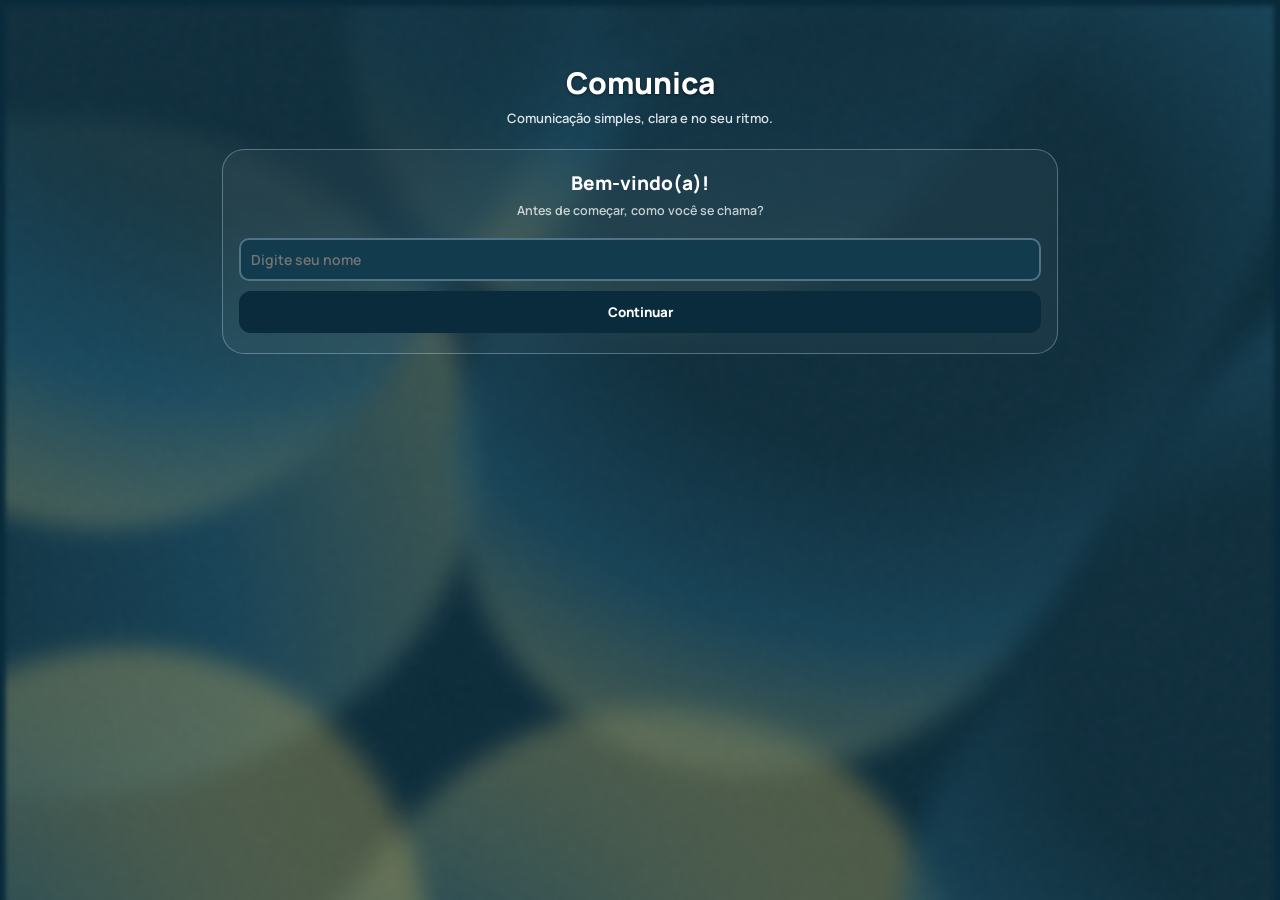
==== commit 6c905489: "mudanças na tela de login" ====
--- a/index.html
+++ b/index.html
@@ -198,12 +198,14 @@
 .profile-card,
 .history-card {
   box-shadow: 0 4px 14px rgba(28, 88, 115, 0.09);
+  
 }
 
 .topbar-title {
   color: var(--white);
   text-shadow: none;
 }
+
 
 .menu-btn,
 .card {
@@ -219,6 +221,7 @@
   text-align: left;
   text-decoration: none;
   color: inherit;
+  
  
   font-family: var(--font);
   backdrop-filter: blur(6px);
@@ -1324,6 +1327,174 @@
 body.layout-infantil .stars {
   font-size: 21px;
 }
+
+
+/* ===== Onboarding (login + escolha de perfil) ===== */
+
+.onboard-wrap {
+  width: 100%;
+  display: flex;
+  flex-direction: column;
+  padding-top: 30px;
+}
+
+.onboard-title {
+  font-family: var(--font-title);
+  font-size: 30px;
+  font-weight: 800;
+  color: #ffffff;
+  text-align: center;
+  text-shadow: 0 1px 3px rgba(0, 0, 0, 0.5);
+  margin-bottom: 6px;
+}
+
+.onboard-subtitle {
+  text-align: center;
+  font-size: 13px;
+  font-weight: 600;
+  color: rgba(255, 255, 255, 0.85);
+  margin-bottom: 22px;
+}
+
+.onboard-panel {
+  width: 100%;
+  background: rgba(255, 255, 255, 0.04);
+  border: 1.5px solid var(--card-border);
+  border-radius: 22px;
+  padding: 20px 16px;
+  backdrop-filter: blur(4px);
+}
+
+.onboard-panel h2 {
+  text-align: center;
+  font-family: var(--font-title);
+  font-size: 19px;
+  font-weight: 800;
+  color: #ffffff;
+  margin: 0 0 6px;
+}
+
+.onboard-panel > p {
+  text-align: center;
+  font-size: 12.5px;
+  font-weight: 600;
+  color: rgba(255, 255, 255, 0.75);
+  margin: 0 0 18px;
+  line-height: 1.4;
+}
+
+.profile-choice-grid {
+  display: grid;
+  grid-template-columns: 1fr 1fr;
+  gap: 10px;
+  margin-bottom: 14px;
+}
+
+.profile-choice-card {
+  border-radius: 16px;
+  padding: 14px 12px;
+  border: 2px solid transparent;
+  cursor: pointer;
+  text-align: left;
+  transition:
+    transform 0.1s ease,
+    border-color 0.15s ease;
+}
+
+.profile-choice-card:hover {
+  transform: translateY(-2px);
+}
+
+.profile-choice-card:active {
+  transform: scale(0.97);
+}
+
+.profile-choice-card.kids {
+  background: linear-gradient(180deg, #ffe08a, var(--yellow));
+}
+
+.profile-choice-card.adult {
+  background: #dfeeff;
+}
+
+.profile-choice-card.selected {
+  border-color: #ffffff;
+  box-shadow: 0 0 0 2px rgba(255, 255, 255, 0.5);
+}
+
+.profile-choice-card .emoji {
+  font-size: 22px;
+  line-height: 1;
+  margin-bottom: 8px;
+}
+
+.profile-choice-card .tag {
+  font-size: 9px;
+  font-weight: 800;
+  letter-spacing: 0.05em;
+  text-transform: uppercase;
+  color: var(--navy);
+  opacity: 0.65;
+  margin-bottom: 4px;
+}
+
+.profile-choice-card .title {
+  font-family: var(--font-title);
+  font-size: 14.5px;
+  font-weight: 800;
+  color: var(--navy);
+  margin-bottom: 6px;
+  line-height: 1.15;
+}
+
+.profile-choice-card .desc {
+  font-size: 10.5px;
+  font-weight: 600;
+  color: var(--navy);
+  opacity: 0.85;
+  line-height: 1.3;
+  margin-bottom: 10px;
+}
+
+.profile-choice-card .foot {
+  font-size: 9.5px;
+  font-weight: 800;
+  color: var(--navy);
+  opacity: 0.7;
+}
+
+.onboard-continue-bar {
+  width: 100%;
+  text-align: center;
+  padding: 13px;
+  border: none;
+  border-radius: 14px;
+  font-family: var(--font);
+  font-weight: 800;
+  font-size: 12.5px;
+  margin-top: 4px;
+  background: rgba(155, 140, 40, 0.5);
+  color: rgba(255, 255, 255, 0.65);
+  cursor: not-allowed;
+}
+
+.onboard-continue-bar.enabled {
+  background: var(--navy);
+  color: #ffffff;
+  cursor: pointer;
+}
+
+.onboard-continue-bar:disabled {
+  opacity: 1;
+}
+
+.onboard-hint {
+  text-align: center;
+  font-size: 11px;
+  font-weight: 600;
+  color: rgba(255, 255, 255, 0.6);
+  margin-top: 12px;
+}
 </style>
 </head>
 
@@ -1930,6 +2101,10 @@
 
   layoutPromptVisible: false,
 
+  onboardSelectedType: null,
+
+  editingProfileName: false,
+
   data: {
 
     favWords: [],
@@ -1944,7 +2119,8 @@
       name: '',
       stars: 0,
       age: null,
-      layout: 'neutro'
+      layout: 'neutro',
+      onboarded: false
     }
 
   }
@@ -2012,6 +2188,12 @@
       'Erro ao carregar os dados:',
       error
     );
+
+  }
+
+  if (!STATE.data.profile.onboarded) {
+
+    STATE.screen = 'login';
 
   }
 
@@ -2129,6 +2311,8 @@
   if (screen !== 'profile') {
 
     STATE.layoutPromptVisible = false;
+
+    STATE.editingProfileName = false;
 
   }
 
@@ -2421,6 +2605,14 @@
 
   switch (STATE.screen) {
 
+    case 'login':
+      html = renderLogin();
+      break;
+
+    case 'chooseProfile':
+      html = renderChooseProfile();
+      break;
+
     case 'home':
       html = renderHome();
       break;
@@ -2570,6 +2762,152 @@
       );
     }
   });
+}
+
+
+
+function renderLogin() {
+
+  const profile =
+    STATE.data.profile;
+
+  return `
+
+    <div class="onboard-wrap">
+
+      <div class="onboard-title">
+        Comunica
+      </div>
+
+      <div class="onboard-subtitle">
+        Comunicação simples, clara e no seu ritmo.
+      </div>
+
+      <div class="onboard-panel">
+
+        <h2>
+          Bem-vindo(a)!
+        </h2>
+
+        <p>
+          Antes de começar, como você se chama?
+        </p>
+
+        <div class="form-row">
+
+          <input
+            type="text"
+            id="loginName"
+            placeholder="Digite seu nome"
+            value="${profile.name || ''}"
+          >
+
+        </div>
+
+        <button
+          class="submit-btn"
+          id="loginContinueBtn"
+        >
+          Continuar
+        </button>
+
+      </div>
+
+    </div>
+
+  `;
+
+}
+
+
+
+function renderChooseProfile() {
+
+  return `
+
+    <div class="onboard-wrap">
+
+      <div class="onboard-title">
+        Comunica
+      </div>
+
+      <div class="onboard-subtitle">
+        Comunicação simples, clara e no seu ritmo.
+      </div>
+
+      <div class="onboard-panel">
+
+        <h2>
+          Quem vai usar o Comunica?
+        </h2>
+
+        <p>
+          Escolha o tipo de perfil para continuar com o
+          cadastro certo para cada jornada.
+        </p>
+
+        <div class="profile-choice-grid">
+
+          <div
+            class="profile-choice-card kids"
+            data-profile-type="infantil"
+          >
+
+            <div class="tag">
+              Para a criança
+            </div>
+
+            <div class="title">
+              Perfil Júnior
+            </div>
+
+            <div class="desc">
+              Uma experiência visual, simples e segura
+              para aprender a se comunicar.
+            </div>
+
+            <div class="foot">
+              Cadastro feito por um adulto responsável →
+            </div>
+
+          </div>
+
+          <div
+            class="profile-choice-card adult"
+            data-profile-type="adulto"
+          >
+
+            <div class="tag">
+              Para você
+            </div>
+
+            <div class="title">
+              Perfil Sênior
+            </div>
+
+            <div class="desc">
+              Acompanhe o desenvolvimento, organize
+              recursos e personalize a jornada.
+            </div>
+
+            <div class="foot">
+              Ideal para familiares, educadores e terapeutas →
+            </div>
+
+          </div>
+
+        </div>
+
+        <div class="onboard-hint">
+          Você poderá ajustar essa escolha depois.
+        </div>
+
+      </div>
+
+    </div>
+
+  `;
+
 }
 
 
@@ -3770,6 +4108,15 @@
   const profile =
     STATE.data.profile;
 
+  const hasName =
+    !!(profile.name && profile.name.trim() !== '');
+
+  const isEditingName =
+    STATE.editingProfileName;
+
+  const showRegisterBtn =
+    !hasName || isEditingName;
+
   return `
 
     <div class="topbar">
@@ -3804,70 +4151,32 @@
             id="profileName"
             placeholder="Como você se chama?"
             value="${profile.name || ''}"
+            ${hasName && !isEditingName ? 'disabled' : ''}
           >
 
         </div>
 
-        <div class="form-row">
-
-          <input
-            type="number"
-            id="profileAge"
-            placeholder="Idade"
-            min="0"
-            value="${profile.age === null || profile.age === undefined ? '' : profile.age}"
-          >
-
-        </div>
-
-        <button
-          class="submit-btn"
-          id="registerProfileBtn"
-        >
-          Cadastrar perfil
-        </button>
+        ${
+          showRegisterBtn
+            ? `
+              <button
+                class="submit-btn"
+                id="registerProfileBtn"
+              >
+                Cadastrar perfil
+              </button>
+            `
+            : `
+              <button
+                class="submit-btn"
+                id="editProfileBtn"
+              >
+                Editar
+              </button>
+            `
+        }
 
       </div>
-
-      ${
-        STATE.layoutPromptVisible
-          ? `
-            <div class="challenge-card" style="text-align:left;">
-
-              <h3 style="margin:0 0 10px;font-family:var(--font-title);font-size:15px;font-weight:800;color:var(--white);">
-                Mudar para o layout infantil?
-              </h3>
-
-              <p style="margin:0 0 14px;">
-                Idade de ${profile.age} anos identificada.
-                Deseja usar o layout infantil, com botões
-                maiores e mais coloridos?
-              </p>
-
-              <div style="display:flex;gap:10px;">
-
-                <button
-                  class="submit-btn"
-                  id="acceptInfantilBtn"
-                  style="flex:1;"
-                >
-                  Sim, usar infantil
-                </button>
-
-                <button
-                  class="submit-btn"
-                  id="declineInfantilBtn"
-                  style="flex:1;background:transparent;color:var(--white);border:2px solid var(--card-border);"
-                >
-                  Não, manter neutro
-                </button>
-
-              </div>
-
-            </div>
-          `
-          : ''
-      }
 
       <div class="info-block">
 
@@ -3921,6 +4230,46 @@
           </span>
 
         </div>
+
+      </div>
+
+      <div class="form-block">
+
+        <h3>
+          Aparência
+        </h3>
+
+        <p style="margin:0 0 12px;font-size:12px;font-weight:600;color:var(--white);opacity:.85;">
+          Troque para o perfil Júnior a qualquer momento.
+        </p>
+
+        <button
+          class="submit-btn"
+          id="switchJuniorBtn"
+        >
+          Trocar para perfil Júnior
+        </button>
+
+      </div>
+
+      <div class="form-block">
+
+        <h3>
+          Conta
+        </h3>
+
+        <p style="margin:0 0 12px;font-size:12px;font-weight:600;color:var(--white);opacity:.85;">
+          Ao sair, você precisará entrar novamente com
+          seu nome na próxima vez que abrir o app.
+        </p>
+
+        <button
+          class="submit-btn"
+          id="logoutBtn"
+          style="background:#c0392b;"
+        >
+          Sair desta conta
+        </button>
 
       </div>
 
@@ -3998,6 +4347,103 @@
 
 
   prepareKeyboardNavigation();
+
+
+  const loginContinueBtn =
+    document.getElementById(
+      'loginContinueBtn'
+    );
+
+  if (loginContinueBtn) {
+
+    loginContinueBtn.addEventListener(
+      'click',
+      () => {
+
+        const input =
+          document.getElementById(
+            'loginName'
+          );
+
+        const name =
+          input
+            ? input.value.trim()
+            : '';
+
+        if (name === '') {
+
+          showToast(
+            'Digite seu nome para continuar'
+          );
+
+          return;
+
+        }
+
+        STATE.data.profile.name = name;
+
+        saveData();
+
+        speak(
+          'Olá, ' + name
+        );
+
+        go('chooseProfile');
+
+      }
+    );
+
+  }
+
+
+  const adultProfileCard =
+    document.querySelector(
+      '[data-profile-type="adulto"]'
+    );
+
+  if (adultProfileCard) {
+
+    adultProfileCard.addEventListener(
+      'click',
+      () => {
+
+        STATE.data.profile.layout = 'neutro';
+
+        STATE.data.profile.onboarded = true;
+
+        saveData();
+
+        go('home');
+
+      }
+    );
+
+  }
+
+
+  const kidsProfileCard =
+    document.querySelector(
+      '[data-profile-type="infantil"]'
+    );
+
+  if (kidsProfileCard) {
+
+    kidsProfileCard.addEventListener(
+      'click',
+      () => {
+
+        STATE.data.profile.layout = 'infantil';
+
+        STATE.data.profile.onboarded = true;
+
+        saveData();
+
+         window.location.href = 'infantil.html';
+
+      }
+    );
+
+  }
 
 
 
@@ -4734,11 +5180,6 @@
             'profileName'
           );
 
-        const ageInput =
-          document.getElementById(
-            'profileAge'
-          );
-
         if (nameInput) {
 
           STATE.data.profile.name =
@@ -4746,51 +5187,7 @@
 
         }
 
-        const rawAge =
-          ageInput
-            ? ageInput.value.trim()
-            : '';
-
-        if (rawAge === '') {
-
-          STATE.data.profile.age = null;
-
-          saveData();
-
-          showToast(
-            'Perfil cadastrado!'
-          );
-
-          speak(
-            'Perfil cadastrado'
-          );
-
-          render();
-
-          return;
-
-        }
-
-        const age =
-          parseInt(rawAge, 10);
-
-        if (
-          isNaN(age) ||
-          age < 0
-        ) {
-
-          showToast(
-            'Idade inválida'
-          );
-
-          return;
-
-        }
-
-        STATE.data.profile.age = age;
-
-        STATE.layoutPromptVisible =
-          age >= 0 && age <= 13;
+        STATE.editingProfileName = false;
 
         saveData();
 
@@ -4810,27 +5207,31 @@
   }
 
 
-  const acceptInfantilBtn =
+  const editProfileBtn =
     document.getElementById(
-      'acceptInfantilBtn'
+      'editProfileBtn'
     );
 
-  if (acceptInfantilBtn) {
-
-    acceptInfantilBtn.addEventListener(
+  if (editProfileBtn) {
+
+    editProfileBtn.addEventListener(
       'click',
       () => {
 
-        STATE.layoutPromptVisible = false;
-
-        setLayout('infantil');
-
-        showToast(
-          'Layout infantil ativado'
-        );
-
-      
-          window.location.href = "infantil.html";
+        STATE.editingProfileName = true;
+
+        render();
+
+        const nameInput =
+          document.getElementById(
+            'profileName'
+          );
+
+        if (nameInput) {
+
+          nameInput.focus();
+
+        }
 
       }
     );
@@ -4838,24 +5239,55 @@
   }
 
 
-  const declineInfantilBtn =
+  const switchJuniorBtn =
     document.getElementById(
-      'declineInfantilBtn'
+      'switchJuniorBtn'
     );
 
-  if (declineInfantilBtn) {
-
-    declineInfantilBtn.addEventListener(
+  if (switchJuniorBtn) {
+
+    switchJuniorBtn.addEventListener(
       'click',
       () => {
 
-        STATE.layoutPromptVisible = false;
-
-        render();
+        STATE.data.profile.layout = 'infantil';
+
+        saveData();
 
         showToast(
-          'Layout neutro mantido'
+          'Perfil Júnior ativado'
         );
+
+         window.location.href = 'infantil.html';
+
+      }
+    );
+
+  }
+
+
+  const logoutBtn =
+    document.getElementById(
+      'logoutBtn'
+    );
+
+  if (logoutBtn) {
+
+    logoutBtn.addEventListener(
+      'click',
+      () => {
+
+        STATE.data.profile.onboarded = false;
+
+        STATE.data.profile.name = '';
+
+        saveData();
+
+        showToast(
+          'Você saiu da conta'
+        );
+
+        go('login');
 
       }
     );
@@ -4940,6 +5372,7 @@
     '[data-fav-word]',
     '[data-del-word]',
     '[data-del-cat]',
+    '[data-profile-type]',
     '.emoji-pick'
   ].join(',');
 
@@ -4968,6 +5401,7 @@
     '[data-fav-word]',
     '[data-del-word]',
     '[data-del-cat]',
+    '[data-profile-type]',
     '.emoji-pick',
     'input:not([disabled])',
     'select:not([disabled])',
@@ -5000,11 +5434,6 @@
     return;
   }
 
-  // Navegação sequencial: segue a ordem em que os
-  // elementos aparecem na tela (a mesma ordem do Tab).
-  // Direita/Baixo avança, Esquerda/Cima volta. Isso é
-  // mais previsível do que tentar calcular geometricamente
-  // qual botão está "mais próximo" na tela.
   const goingForward =
     direction === 'ArrowRight' ||
     direction === 'ArrowDown';
@@ -5032,13 +5461,6 @@
 
   if (tag === 'INPUT' || tag === 'TEXTAREA') {
 
-    // Dentro de um campo de texto, ↑/↓ não têm uso
-    // nativo em um input de uma linha, então sempre
-    // navegam para o próximo/anterior elemento.
-    // ←/→ continuam movendo o cursor dentro do texto
-    // normalmente, e só navegam para outro elemento
-    // quando o cursor já está no início (←) ou no
-    // fim (→) do texto digitado.
     if (event.key === 'ArrowUp' || event.key === 'ArrowDown') {
       event.preventDefault();
       moveKeyboardFocus(event.key);
@@ -5074,9 +5496,6 @@
 
   if (tag === 'SELECT') {
 
-    // No menu suspenso, ↑/↓ mantêm o comportamento
-    // nativo (trocar a opção selecionada). ←/→ movem
-    // para o próximo/anterior elemento da tela.
     if (event.key === 'ArrowLeft' || event.key === 'ArrowRight') {
       event.preventDefault();
       moveKeyboardFocus(event.key);
@@ -5167,11 +5586,7 @@
       const focused =
         document.activeElement;
 
-      // Se o foco estiver em um botão
-      // (Apagar, Limpar, Falar, Favoritar,
-      // setas do carrossel, Selecionar, etc.),
-      // deixa o próprio botão tratar sua ação
-      // e não seleciona a palavra do carrossel.
+   
       if (
         focused &&
         focused.tagName === 'BUTTON'
